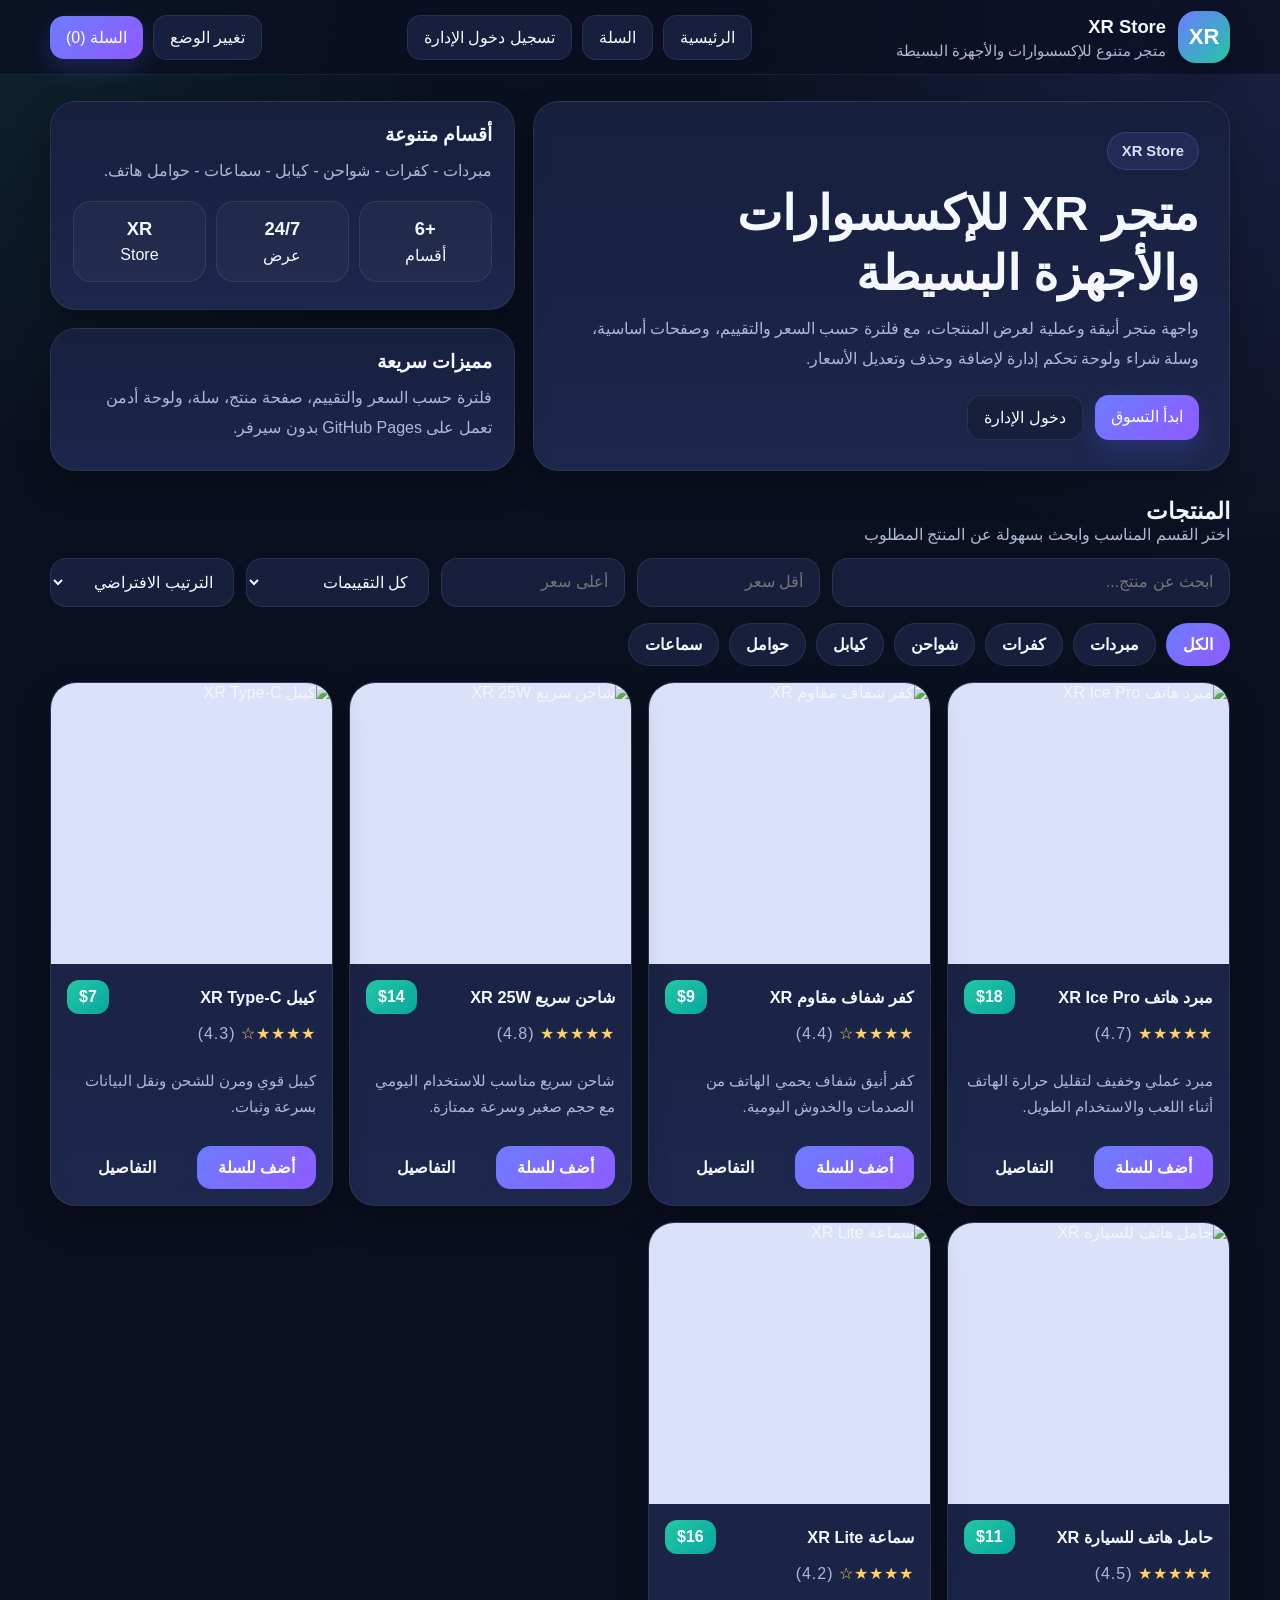
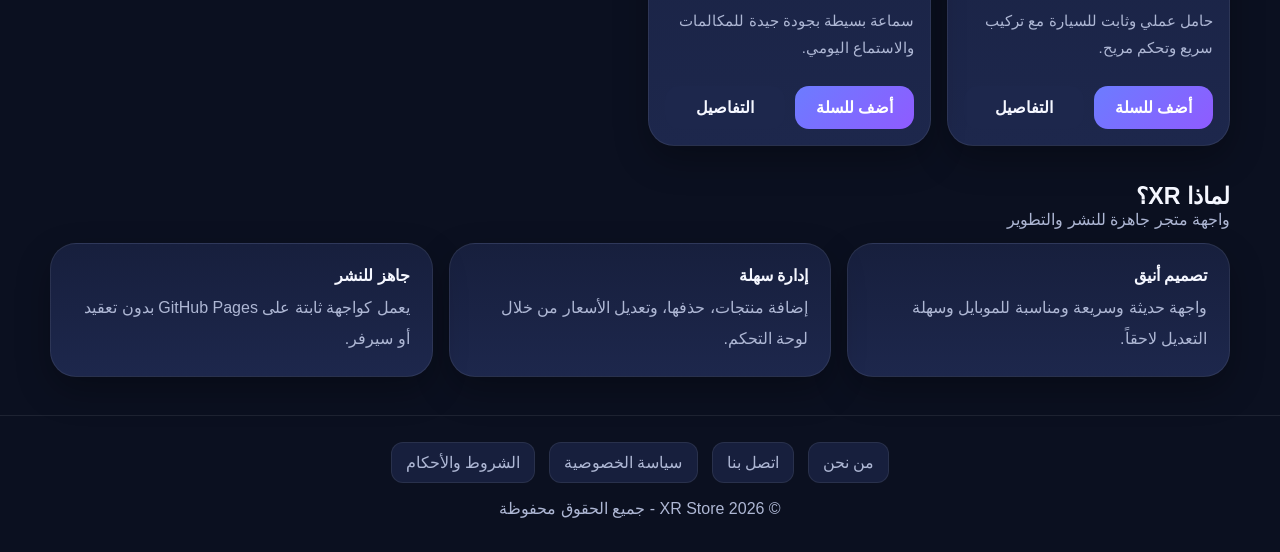
==== index.html @ 45e083ac "Create index.html" ====
<!DOCTYPE html>
<html lang="ar" dir="rtl">
<head>
  <meta charset="UTF-8">
  <meta name="viewport" content="width=device-width, initial-scale=1.0">
  <title>XR Store | متجر XR</title>
  <meta name="description" content="متجر XR المتنوع لبيع الإكسسوارات والأجهزة البسيطة مثل مبردات الهاتف والكفرات والشواحن والسماعات.">
  <meta name="keywords" content="XR, متجر, اكسسوارات, مبرد هاتف, كفر, شاحن, سماعات">
  <link rel="stylesheet" href="style.css">
</head>
<body>
  <header class="topbar" id="siteHeader"></header>

  <main class="container">
    <section class="hero">
      <div class="hero-grid">
        <div class="card hero-main">
          <div class="badge">XR Store</div>
          <h2>متجر XR للإكسسوارات والأجهزة البسيطة</h2>
          <p>
            واجهة متجر أنيقة وعملية لعرض المنتجات، مع فلترة حسب السعر والتقييم، وصفحات أساسية،
            وسلة شراء ولوحة تحكم إدارة لإضافة وحذف وتعديل الأسعار.
          </p>
          <div class="hero-actions">
            <a class="primary-btn" href="#productsSection">ابدأ التسوق</a>
            <a class="ghost-btn" href="login.html">دخول الإدارة</a>
          </div>
        </div>

        <div class="hero-side">
          <div class="card side-box">
            <h3>أقسام متنوعة</h3>
            <p>مبردات - كفرات - شواحن - كيابل - سماعات - حوامل هاتف.</p>
            <div class="stats">
              <div class="stat"><strong>+6</strong><span>أقسام</span></div>
              <div class="stat"><strong>24/7</strong><span>عرض</span></div>
              <div class="stat"><strong>XR</strong><span>Store</span></div>
            </div>
          </div>

          <div class="card side-box">
            <h3>مميزات سريعة</h3>
            <p>فلترة حسب السعر والتقييم، صفحة منتج، سلة، ولوحة أدمن تعمل على GitHub Pages بدون سيرفر.</p>
          </div>
        </div>
      </div>
    </section>

    <section class="section" id="productsSection">
      <div class="section-head">
        <div>
          <h3>المنتجات</h3>
          <p>اختر القسم المناسب وابحث بسهولة عن المنتج المطلوب</p>
        </div>
      </div>

      <div class="toolbar">
        <input class="input" id="searchInput" type="text" placeholder="ابحث عن منتج...">
        <input class="input" id="minPrice" type="number" placeholder="أقل سعر">
        <input class="input" id="maxPrice" type="number" placeholder="أعلى سعر">
        <select class="select" id="minRating">
          <option value="0">كل التقييمات</option>
          <option value="3">3 نجوم فأكثر</option>
          <option value="4">4 نجوم فأكثر</option>
          <option value="4.5">4.5 نجوم فأكثر</option>
        </select>
        <select class="select" id="sortBy">
          <option value="default">الترتيب الافتراضي</option>
          <option value="price-asc">السعر من الأقل</option>
          <option value="price-desc">السعر من الأعلى</option>
          <option value="rating-desc">الأعلى تقييماً</option>
          <option value="name-asc">الاسم</option>
        </select>
      </div>

      <div class="categories" id="categoriesWrap"></div>
      <div class="grid" id="productsWrap"></div>
    </section>

    <section class="section">
      <div class="section-head">
        <div>
          <h3>لماذا XR؟</h3>
          <p>واجهة متجر جاهزة للنشر والتطوير</p>
        </div>
      </div>

      <div class="features">
        <div class="card feature">
          <h4>تصميم أنيق</h4>
          <p>واجهة حديثة وسريعة ومناسبة للموبايل وسهلة التعديل لاحقاً.</p>
        </div>
        <div class="card feature">
          <h4>إدارة سهلة</h4>
          <p>إضافة منتجات، حذفها، وتعديل الأسعار من خلال لوحة التحكم.</p>
        </div>
        <div class="card feature">
          <h4>جاهز للنشر</h4>
          <p>يعمل كواجهة ثابتة على GitHub Pages بدون تعقيد أو سيرفر.</p>
        </div>
      </div>
    </section>
  </main>

  <footer class="footer" id="siteFooter"></footer>

  <script src="data.js"></script>
  <script src="main.js"></script>
  <script src="index.js"></script>
</body>
</html>
---- style.css ----
:root{
  --bg:#0b1020;
  --bg2:#121933;
  --card:#171f3d;
  --card2:#1d274c;
  --text:#f5f7ff;
  --muted:#aeb7d4;
  --line:rgba(255,255,255,0.08);
  --primary:#6c7cff;
  --primary2:#8f5bff;
  --accent:#23c7a3;
  --danger:#ff5b6e;
  --warning:#ffb84d;
  --shadow:0 14px 34px rgba(0,0,0,.28);
}

body.light{
  --bg:#f4f7ff;
  --bg2:#ffffff;
  --card:#ffffff;
  --card2:#f4f7ff;
  --text:#161b2b;
  --muted:#64708b;
  --line:rgba(0,0,0,0.08);
  --primary:#4b61ff;
  --primary2:#7a4dff;
  --accent:#14b896;
  --danger:#ef476f;
  --warning:#ff9f1c;
  --shadow:0 12px 26px rgba(43,54,90,.12);
}

*{box-sizing:border-box}
html{scroll-behavior:smooth}
body{
  margin:0;
  font-family:Tahoma, Arial, sans-serif;
  background:
    radial-gradient(circle at top right, rgba(108,124,255,.16), transparent 23%),
    radial-gradient(circle at top left, rgba(35,199,163,.10), transparent 18%),
    var(--bg);
  color:var(--text);
  transition:.25s ease;
}
a{text-decoration:none;color:inherit}
img{max-width:100%;display:block}
button,input,select,textarea{font:inherit}

.container{
  width:min(1180px, calc(100% - 24px));
  margin:auto;
}

.topbar{
  position:sticky;
  top:0;
  z-index:999;
  background:rgba(10,15,32,.72);
  backdrop-filter:blur(14px);
  border-bottom:1px solid var(--line);
}
body.light .topbar{background:rgba(255,255,255,.74)}
.nav{
  display:flex;
  justify-content:space-between;
  align-items:center;
  gap:12px;
  min-height:74px;
  padding:10px 0;
  flex-wrap:wrap;
}
.brand{
  display:flex;
  align-items:center;
  gap:12px;
}
.logo{
  width:52px;height:52px;border-radius:18px;
  background:linear-gradient(135deg,var(--primary),var(--accent));
  display:grid;place-items:center;
  font-weight:900;font-size:22px;color:#fff;
  box-shadow:var(--shadow);
}
.brand-text h1{
  margin:0 0 4px;
  font-size:1.15rem;
}
.brand-text p{
  margin:0;color:var(--muted);font-size:.92rem;
}

.nav-links,.nav-actions{
  display:flex;align-items:center;gap:10px;flex-wrap:wrap;
}
.nav-link,.ghost-btn,.primary-btn,.danger-btn,.icon-btn{
  border:none;cursor:pointer;border-radius:14px;
  padding:12px 16px;transition:.2s ease;
}
.nav-link,.ghost-btn,.icon-btn{
  background:var(--card);
  border:1px solid var(--line);
  color:var(--text);
}
.primary-btn{
  background:linear-gradient(135deg,var(--primary),var(--primary2));
  color:#fff;
  box-shadow:0 10px 24px rgba(89,102,255,.22);
}
.danger-btn{
  background:linear-gradient(135deg,#ff5b6e,#ff3d55);
  color:#fff;
}
.nav-link:hover,.ghost-btn:hover,.icon-btn:hover,.primary-btn:hover,.danger-btn:hover{
  transform:translateY(-2px);
}

.hero{
  padding:26px 0 8px;
}
.hero-grid{
  display:grid;
  grid-template-columns:1.2fr .8fr;
  gap:18px;
}
.card{
  background:linear-gradient(180deg,var(--card),var(--card2));
  border:1px solid var(--line);
  border-radius:26px;
  box-shadow:var(--shadow);
}
.hero-main{
  padding:30px;
  overflow:hidden;
}
.badge{
  display:inline-flex;align-items:center;gap:8px;
  padding:10px 14px;border-radius:999px;
  background:rgba(108,124,255,.12);
  color:#dbe1ff;
  border:1px solid rgba(108,124,255,.25);
  margin-bottom:14px;
  font-weight:700;font-size:.92rem;
}
body.light .badge{color:#4252da}
.hero-main h2{
  font-size:clamp(1.7rem, 4vw, 3rem);
  line-height:1.25;
  margin:0 0 10px;
}
.hero-main p{
  color:var(--muted);
  line-height:1.9;
  margin:0 0 20px;
}
.hero-actions{
  display:flex;gap:12px;flex-wrap:wrap;
}
.hero-side{
  display:grid;gap:18px;
}
.side-box{
  padding:22px;
}
.side-box h3{margin:0 0 10px}
.side-box p{margin:0;color:var(--muted);line-height:1.9}
.stats{
  display:grid;
  grid-template-columns:repeat(3,1fr);
  gap:10px;
  margin-top:15px;
}
.stat{
  background:rgba(255,255,255,.03);
  border:1px solid var(--line);
  border-radius:18px;
  padding:16px 10px;
  text-align:center;
}
body.light .stat{background:#f8faff}
.stat strong{
  display:block;font-size:1.15rem;margin-bottom:6px;
}

.section{
  padding:18px 0;
}
.section-head{
  display:flex;justify-content:space-between;align-items:end;
  gap:12px;flex-wrap:wrap;
  margin-bottom:14px;
}
.section-head h3{margin:0;font-size:1.45rem}
.section-head p{margin:0;color:var(--muted)}

.toolbar{
  display:grid;
  grid-template-columns:1.3fr repeat(4, .6fr);
  gap:12px;
  margin-bottom:16px;
}
.input,.select,.textarea{
  width:100%;
  border:none;outline:none;
  background:var(--card);
  color:var(--text);
  border:1px solid var(--line);
  border-radius:16px;
  padding:14px 16px;
}
.textarea{min-height:120px;resize:vertical}
.categories{
  display:flex;gap:10px;flex-wrap:wrap;
  margin:0 0 16px;
}
.cat-btn{
  border:none;cursor:pointer;
  background:var(--card);
  color:var(--text);
  border:1px solid var(--line);
  border-radius:999px;
  padding:11px 16px;
  font-weight:700;
}
.cat-btn.active{
  background:linear-gradient(135deg,var(--primary),var(--primary2));
  color:#fff;border-color:transparent;
}

.grid{
  display:grid;
  grid-template-columns:repeat(4,1fr);
  gap:16px;
}
.product-card{
  overflow:hidden;
}
.product-image{
  aspect-ratio:1/1;
  background:#dbe1f9;
}
.product-image img{
  width:100%;height:100%;object-fit:cover;
}
.product-content{
  padding:16px;
  display:flex;
  flex-direction:column;
  gap:10px;
}
.row{
  display:flex;justify-content:space-between;align-items:center;gap:10px;
}
.product-title{
  margin:0;
  font-size:1.02rem;
  line-height:1.6;
}
.price{
  color:#fff;
  background:linear-gradient(135deg,var(--accent),#08a7a0);
  padding:8px 12px;
  border-radius:12px;
  font-weight:900;
  white-space:nowrap;
}
body.light .price{color:#fff}
.product-desc{
  color:var(--muted);
  line-height:1.8;
  min-height:48px;
  font-size:.93rem;
}
.rating{
  color:#ffd166;
  letter-spacing:1px;
}
.card-actions{
  display:flex;gap:10px;margin-top:auto;
}
.card-actions button,.full-btn{
  flex:1;border:none;cursor:pointer;
  border-radius:14px;padding:12px 14px;font-weight:800;
}
.add-btn{background:linear-gradient(135deg,var(--primary),var(--primary2));color:#fff}
.details-btn{background:var(--card2);color:var(--text);border:1px solid var(--line)}
.full-btn{width:100%}

.features{
  display:grid;
  grid-template-columns:repeat(3,1fr);
  gap:16px;
}
.feature{
  padding:22px;
}
.feature h4{margin:0 0 8px}
.feature p{margin:0;color:var(--muted);line-height:1.9}

.footer{
  margin-top:20px;
  padding:26px 0 34px;
  border-top:1px solid var(--line);
  color:var(--muted);
}
.footer-links{
  display:flex;gap:14px;flex-wrap:wrap;
  justify-content:center;
  margin-bottom:12px;
}
.footer-links a{
  padding:10px 14px;
  border-radius:12px;
  background:var(--card);
  border:1px solid var(--line);
}

.notice{
  position:fixed;
  bottom:18px;
  left:50%;
  transform:translateX(-50%) translateY(120px);
  background:linear-gradient(135deg,var(--primary),var(--primary2));
  color:#fff;
  padding:14px 18px;
  border-radius:16px;
  box-shadow:var(--shadow);
  z-index:9999;
  opacity:0;
  transition:.25s ease;
  width:min(90%, 420px);
  text-align:center;
  font-weight:700;
}
.notice.show{
  opacity:1;
  transform:translateX(-50%) translateY(0);
}

.empty{
  grid-column:1/-1;
  text-align:center;
  padding:28px;
  border-radius:20px;
  border:1px dashed var(--line);
  color:var(--muted);
  background:var(--card);
}

.page-hero{
  padding:24px;
  margin:22px 0 18px;
}
.page-hero h2{margin:0 0 10px}
.page-hero p{margin:0;color:var(--muted);line-height:1.9}

.product-layout{
  display:grid;
  grid-template-columns:.95fr 1.05fr;
  gap:18px;
}
.gallery,.product-info{padding:18px}
.gallery-main{
  border-radius:20px;overflow:hidden;
  border:1px solid var(--line);
  background:#dbe1f9;
  margin-bottom:10px;
}
.gallery-main img{
  width:100%;aspect-ratio:1/1;object-fit:cover;
}
.thumb-row{
  display:grid;grid-template-columns:repeat(4,1fr);gap:10px;
}
.thumb{
  border:none;padding:0;border-radius:16px;overflow:hidden;cursor:pointer;
  border:1px solid var(--line);
  background:#dbe1f9;
}
.thumb img{width:100%;aspect-ratio:1/1;object-fit:cover}
.info-list{
  display:grid;gap:10px;margin:16px 0;
}
.info-chip{
  background:var(--card2);
  border:1px solid var(--line);
  border-radius:14px;
  padding:12px 14px;
}
.sizes{
  display:flex;gap:8px;flex-wrap:wrap;
}
.size-chip{
  padding:10px 14px;border-radius:12px;
  background:var(--card2);
  border:1px solid var(--line);
}

.table-wrap{
  overflow:auto;
}
.table{
  width:100%;
  border-collapse:collapse;
}
.table th,.table td{
  padding:12px;
  border-bottom:1px solid var(--line);
  text-align:right;
}
.table th{
  color:#fff;
  background:linear-gradient(135deg,var(--primary),var(--primary2));
}
body.light .table th{color:#fff}
.small-btn{
  border:none;cursor:pointer;
  padding:9px 12px;border-radius:10px;
  background:var(--card2);color:var(--text);
  border:1px solid var(--line);
}
.qty-wrap{
  display:flex;align-items:center;gap:8px;
}
.qty-btn{
  width:34px;height:34px;border:none;border-radius:10px;cursor:pointer;
  background:var(--card2);color:var(--text);border:1px solid var(--line);
}
.total-box{
  padding:18px;
  margin-top:14px;
}
.form-grid{
  display:grid;
  grid-template-columns:repeat(2,1fr);
  gap:12px;
}
.form-grid .full{grid-column:1/-1}

.login-wrap{
  width:min(500px, calc(100% - 24px));
  margin:34px auto;
}
.login-card,.admin-box{
  padding:22px;
}
.muted{color:var(--muted)}
.mt10{margin-top:10px}
.mt14{margin-top:14px}
.mt18{margin-top:18px}
.mt22{margin-top:22px}
.mb0{margin-bottom:0}
.center{text-align:center}

@media (max-width: 1000px){
  .hero-grid,.product-layout{grid-template-columns:1fr}
  .grid{grid-template-columns:repeat(2,1fr)}
  .features{grid-template-columns:1fr}
  .toolbar{grid-template-columns:1fr 1fr}
}
@media (max-width: 680px){
  .grid{grid-template-columns:1fr}
  .toolbar{grid-template-columns:1fr}
  .stats{grid-template-columns:1fr}
  .thumb-row{grid-template-columns:repeat(2,1fr)}
  .form-grid{grid-template-columns:1fr}
  .nav{align-items:flex-start}
  }
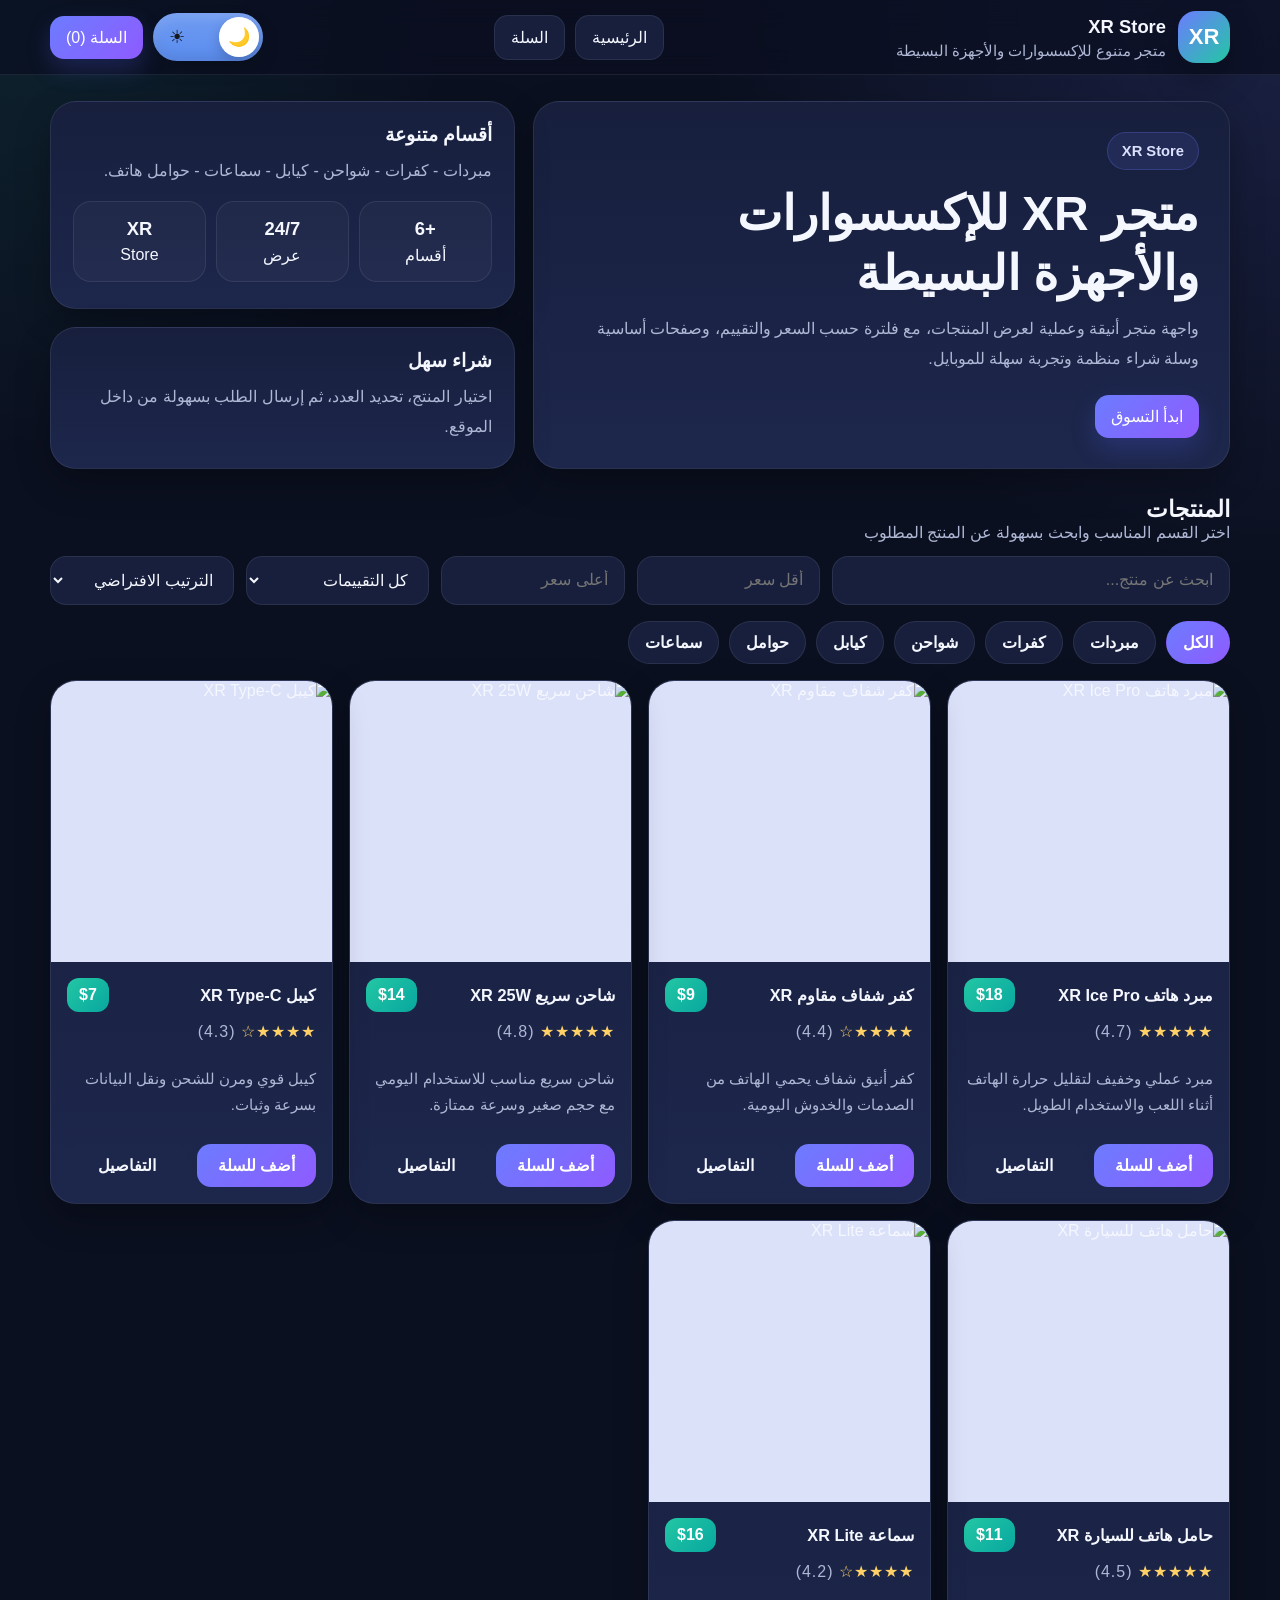
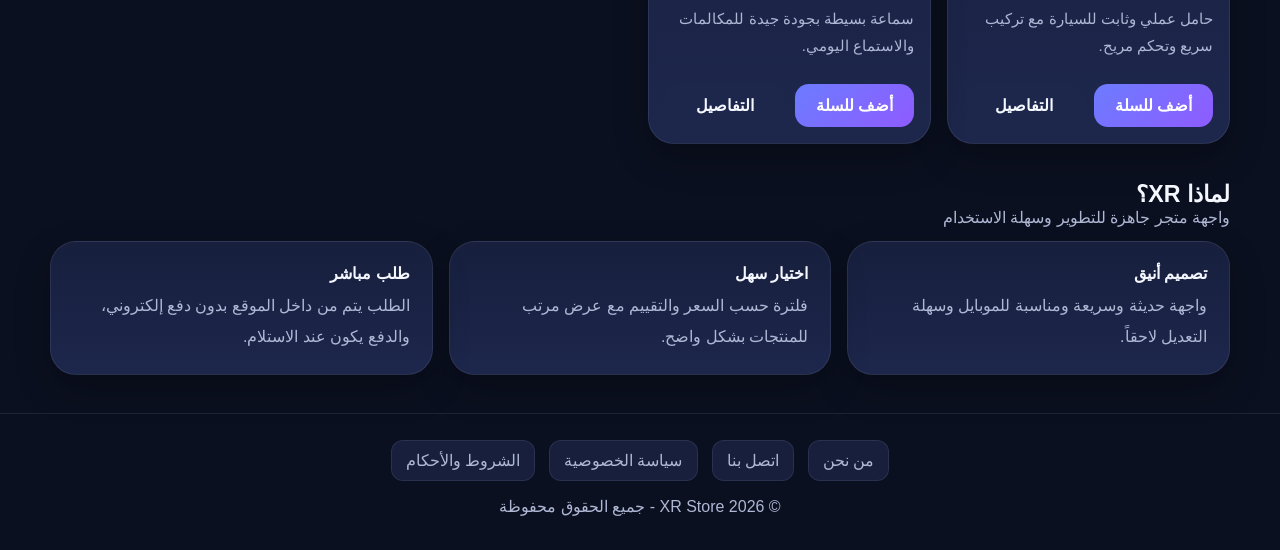
==== commit 6eb0685a: "Update index.html" ====
--- a/index.html
+++ b/index.html
@@ -18,12 +18,11 @@
           <div class="badge">XR Store</div>
           <h2>متجر XR للإكسسوارات والأجهزة البسيطة</h2>
           <p>
-            واجهة متجر أنيقة وعملية لعرض المنتجات، مع فلترة حسب السعر والتقييم، وصفحات أساسية،
-            وسلة شراء ولوحة تحكم إدارة لإضافة وحذف وتعديل الأسعار.
+            واجهة متجر أنيقة وعملية لعرض المنتجات، مع فلترة حسب السعر والتقييم،
+            وصفحات أساسية وسلة شراء منظمة وتجربة سهلة للموبايل.
           </p>
           <div class="hero-actions">
             <a class="primary-btn" href="#productsSection">ابدأ التسوق</a>
-            <a class="ghost-btn" href="login.html">دخول الإدارة</a>
           </div>
         </div>
 
@@ -39,8 +38,8 @@
           </div>
 
           <div class="card side-box">
-            <h3>مميزات سريعة</h3>
-            <p>فلترة حسب السعر والتقييم، صفحة منتج، سلة، ولوحة أدمن تعمل على GitHub Pages بدون سيرفر.</p>
+            <h3>شراء سهل</h3>
+            <p>اختيار المنتج، تحديد العدد، ثم إرسال الطلب بسهولة من داخل الموقع.</p>
           </div>
         </div>
       </div>
@@ -81,7 +80,7 @@
       <div class="section-head">
         <div>
           <h3>لماذا XR؟</h3>
-          <p>واجهة متجر جاهزة للنشر والتطوير</p>
+          <p>واجهة متجر جاهزة للتطوير وسهلة الاستخدام</p>
         </div>
       </div>
 
@@ -91,12 +90,12 @@
           <p>واجهة حديثة وسريعة ومناسبة للموبايل وسهلة التعديل لاحقاً.</p>
         </div>
         <div class="card feature">
-          <h4>إدارة سهلة</h4>
-          <p>إضافة منتجات، حذفها، وتعديل الأسعار من خلال لوحة التحكم.</p>
+          <h4>اختيار سهل</h4>
+          <p>فلترة حسب السعر والتقييم مع عرض مرتب للمنتجات بشكل واضح.</p>
         </div>
         <div class="card feature">
-          <h4>جاهز للنشر</h4>
-          <p>يعمل كواجهة ثابتة على GitHub Pages بدون تعقيد أو سيرفر.</p>
+          <h4>طلب مباشر</h4>
+          <p>الطلب يتم من داخل الموقع بدون دفع إلكتروني، والدفع يكون عند الاستلام.</p>
         </div>
       </div>
     </section>
--- a/style.css
+++ b/style.css
@@ -30,8 +30,15 @@
   --shadow:0 12px 26px rgba(43,54,90,.12);
 }
 
-*{box-sizing:border-box}
-html{scroll-behavior:smooth}
+*{
+  box-sizing:border-box;
+  -webkit-tap-highlight-color:transparent;
+}
+
+html{
+  scroll-behavior:smooth;
+}
+
 body{
   margin:0;
   font-family:Tahoma, Arial, sans-serif;
@@ -42,9 +49,21 @@
   color:var(--text);
   transition:.25s ease;
 }
-a{text-decoration:none;color:inherit}
-img{max-width:100%;display:block}
-button,input,select,textarea{font:inherit}
+
+a{
+  text-decoration:none;
+  color:inherit;
+}
+
+img{
+  max-width:100%;
+  display:block;
+}
+
+button,input,select,textarea{
+  font:inherit;
+  outline:none;
+}
 
 .container{
   width:min(1180px, calc(100% - 24px));
@@ -59,7 +78,11 @@
   backdrop-filter:blur(14px);
   border-bottom:1px solid var(--line);
 }
-body.light .topbar{background:rgba(255,255,255,.74)}
+
+body.light .topbar{
+  background:rgba(255,255,255,.74);
+}
+
 .nav{
   display:flex;
   justify-content:space-between;
@@ -69,106 +92,326 @@
   padding:10px 0;
   flex-wrap:wrap;
 }
+
 .brand{
   display:flex;
   align-items:center;
   gap:12px;
 }
+
 .logo{
-  width:52px;height:52px;border-radius:18px;
+  width:52px;
+  height:52px;
+  border-radius:18px;
   background:linear-gradient(135deg,var(--primary),var(--accent));
-  display:grid;place-items:center;
-  font-weight:900;font-size:22px;color:#fff;
+  display:grid;
+  place-items:center;
+  font-weight:900;
+  font-size:22px;
+  color:#fff;
   box-shadow:var(--shadow);
 }
+
 .brand-text h1{
   margin:0 0 4px;
   font-size:1.15rem;
 }
+
 .brand-text p{
-  margin:0;color:var(--muted);font-size:.92rem;
-}
-
-.nav-links,.nav-actions{
-  display:flex;align-items:center;gap:10px;flex-wrap:wrap;
-}
-.nav-link,.ghost-btn,.primary-btn,.danger-btn,.icon-btn{
-  border:none;cursor:pointer;border-radius:14px;
-  padding:12px 16px;transition:.2s ease;
-}
-.nav-link,.ghost-btn,.icon-btn{
+  margin:0;
+  color:var(--muted);
+  font-size:.92rem;
+}
+
+.nav-links,
+.nav-actions{
+  display:flex;
+  align-items:center;
+  gap:10px;
+  flex-wrap:wrap;
+}
+
+.nav-link,
+.ghost-btn,
+.primary-btn,
+.danger-btn,
+.icon-btn,
+.theme-toggle,
+.add-btn,
+.details-btn,
+.small-btn,
+.qty-btn,
+.cat-btn,
+.full-btn{
+  cursor:pointer;
+  transition:.2s ease;
+  -webkit-tap-highlight-color:transparent;
+  outline:none;
+  user-select:none;
+}
+
+.nav-link,
+.ghost-btn,
+.primary-btn,
+.danger-btn,
+.icon-btn{
+  border:none;
+  border-radius:14px;
+  padding:12px 16px;
+}
+
+.nav-link,
+.ghost-btn,
+.icon-btn{
   background:var(--card);
   border:1px solid var(--line);
   color:var(--text);
 }
+
 .primary-btn{
   background:linear-gradient(135deg,var(--primary),var(--primary2));
   color:#fff;
   box-shadow:0 10px 24px rgba(89,102,255,.22);
 }
+
 .danger-btn{
   background:linear-gradient(135deg,#ff5b6e,#ff3d55);
   color:#fff;
 }
-.nav-link:hover,.ghost-btn:hover,.icon-btn:hover,.primary-btn:hover,.danger-btn:hover{
+
+.nav-link:hover,
+.ghost-btn:hover,
+.icon-btn:hover,
+.primary-btn:hover,
+.danger-btn:hover{
   transform:translateY(-2px);
+}
+
+.nav-link:focus,
+.ghost-btn:focus,
+.primary-btn:focus,
+.danger-btn:focus,
+.icon-btn:focus,
+.theme-toggle:focus,
+.add-btn:focus,
+.details-btn:focus,
+.small-btn:focus,
+.qty-btn:focus,
+.cat-btn:focus,
+.full-btn:focus,
+.nav-link:focus-visible,
+.ghost-btn:focus-visible,
+.primary-btn:focus-visible,
+.danger-btn:focus-visible,
+.icon-btn:focus-visible,
+.theme-toggle:focus-visible,
+.add-btn:focus-visible,
+.details-btn:focus-visible,
+.small-btn:focus-visible,
+.qty-btn:focus-visible,
+.cat-btn:focus-visible,
+.full-btn:focus-visible{
+  outline:none !important;
+  box-shadow:none !important;
+}
+
+.nav-link:active,
+.ghost-btn:active,
+.primary-btn:active,
+.danger-btn:active,
+.icon-btn:active,
+.theme-toggle:active,
+.add-btn:active,
+.details-btn:active,
+.small-btn:active,
+.qty-btn:active,
+.cat-btn:active,
+.full-btn:active{
+  outline:none !important;
+  box-shadow:none !important;
+  transform:scale(.98);
+}
+
+/* زر الوضع الجديد - حجم أصغر */
+.theme-toggle{
+  position:relative;
+  width:110px;
+  height:48px;
+  border:none;
+  padding:0;
+  border-radius:999px;
+  background:#5b8def;
+  box-shadow:
+    inset 0 5px 12px rgba(255,255,255,.12),
+    inset 0 -5px 12px rgba(0,0,0,.08),
+    0 8px 18px rgba(0,0,0,.15);
+  transition:.35s ease;
+  overflow:hidden;
+  flex-shrink:0;
+}
+
+.theme-toggle::before{
+  content:"";
+  position:absolute;
+  inset:0;
+  border-radius:inherit;
+  background:linear-gradient(180deg, rgba(255,255,255,.12), rgba(255,255,255,0));
+  pointer-events:none;
+}
+
+.theme-toggle .toggle-track-icon{
+  position:absolute;
+  top:50%;
+  transform:translateY(-50%);
+  font-size:18px;
+  transition:.35s ease;
+  pointer-events:none;
+}
+
+.theme-toggle .moon-mark{
+  right:16px;
+  color:#ffd34d;
+  opacity:1;
+}
+
+.theme-toggle .sun-mark{
+  left:16px;
+  color:#111;
+  opacity:.95;
+}
+
+.theme-toggle .toggle-thumb{
+  position:absolute;
+  top:4px;
+  right:4px;
+  width:40px;
+  height:40px;
+  border-radius:50%;
+  background:#fff;
+  box-shadow:
+    0 6px 14px rgba(0,0,0,.18),
+    inset 0 2px 5px rgba(255,255,255,.85);
+  display:flex;
+  align-items:center;
+  justify-content:center;
+  transition:.35s ease;
+}
+
+.theme-toggle .toggle-thumb .thumb-icon{
+  font-size:18px;
+  line-height:1;
+  transition:.35s ease;
+}
+
+body.light .theme-toggle{
+  background:#f4bf06;
+}
+
+body.light .theme-toggle .toggle-thumb{
+  right:auto;
+  left:4px;
+}
+
+body.light .theme-toggle .moon-mark{
+  opacity:.28;
+}
+
+body.light .theme-toggle .sun-mark{
+  opacity:1;
+}
+
+body:not(.light) .theme-toggle .sun-mark{
+  opacity:.95;
+}
+
+body:not(.light) .theme-toggle .moon-mark{
+  opacity:1;
 }
 
 .hero{
   padding:26px 0 8px;
 }
+
 .hero-grid{
   display:grid;
   grid-template-columns:1.2fr .8fr;
   gap:18px;
 }
+
 .card{
   background:linear-gradient(180deg,var(--card),var(--card2));
   border:1px solid var(--line);
   border-radius:26px;
   box-shadow:var(--shadow);
 }
+
 .hero-main{
   padding:30px;
   overflow:hidden;
 }
+
 .badge{
-  display:inline-flex;align-items:center;gap:8px;
-  padding:10px 14px;border-radius:999px;
+  display:inline-flex;
+  align-items:center;
+  gap:8px;
+  padding:10px 14px;
+  border-radius:999px;
   background:rgba(108,124,255,.12);
   color:#dbe1ff;
   border:1px solid rgba(108,124,255,.25);
   margin-bottom:14px;
-  font-weight:700;font-size:.92rem;
-}
-body.light .badge{color:#4252da}
+  font-weight:700;
+  font-size:.92rem;
+}
+
+body.light .badge{
+  color:#4252da;
+}
+
 .hero-main h2{
   font-size:clamp(1.7rem, 4vw, 3rem);
   line-height:1.25;
   margin:0 0 10px;
 }
+
 .hero-main p{
   color:var(--muted);
   line-height:1.9;
   margin:0 0 20px;
 }
+
 .hero-actions{
-  display:flex;gap:12px;flex-wrap:wrap;
-}
+  display:flex;
+  gap:12px;
+  flex-wrap:wrap;
+}
+
 .hero-side{
-  display:grid;gap:18px;
-}
+  display:grid;
+  gap:18px;
+}
+
 .side-box{
   padding:22px;
 }
-.side-box h3{margin:0 0 10px}
-.side-box p{margin:0;color:var(--muted);line-height:1.9}
+
+.side-box h3{
+  margin:0 0 10px;
+}
+
+.side-box p{
+  margin:0;
+  color:var(--muted);
+  line-height:1.9;
+}
+
 .stats{
   display:grid;
   grid-template-columns:repeat(3,1fr);
   gap:10px;
   margin-top:15px;
 }
+
 .stat{
   background:rgba(255,255,255,.03);
   border:1px solid var(--line);
@@ -176,21 +419,39 @@
   padding:16px 10px;
   text-align:center;
 }
-body.light .stat{background:#f8faff}
+
+body.light .stat{
+  background:#f8faff;
+}
+
 .stat strong{
-  display:block;font-size:1.15rem;margin-bottom:6px;
+  display:block;
+  font-size:1.15rem;
+  margin-bottom:6px;
 }
 
 .section{
   padding:18px 0;
 }
+
 .section-head{
-  display:flex;justify-content:space-between;align-items:end;
-  gap:12px;flex-wrap:wrap;
+  display:flex;
+  justify-content:space-between;
+  align-items:end;
+  gap:12px;
+  flex-wrap:wrap;
   margin-bottom:14px;
 }
-.section-head h3{margin:0;font-size:1.45rem}
-.section-head p{margin:0;color:var(--muted)}
+
+.section-head h3{
+  margin:0;
+  font-size:1.45rem;
+}
+
+.section-head p{
+  margin:0;
+  color:var(--muted);
+}
 
 .toolbar{
   display:grid;
@@ -198,22 +459,31 @@
   gap:12px;
   margin-bottom:16px;
 }
+
 .input,.select,.textarea{
   width:100%;
-  border:none;outline:none;
+  border:none;
   background:var(--card);
   color:var(--text);
   border:1px solid var(--line);
   border-radius:16px;
   padding:14px 16px;
 }
-.textarea{min-height:120px;resize:vertical}
+
+.textarea{
+  min-height:120px;
+  resize:vertical;
+}
+
 .categories{
-  display:flex;gap:10px;flex-wrap:wrap;
+  display:flex;
+  gap:10px;
+  flex-wrap:wrap;
   margin:0 0 16px;
 }
+
 .cat-btn{
-  border:none;cursor:pointer;
+  border:none;
   background:var(--card);
   color:var(--text);
   border:1px solid var(--line);
@@ -221,9 +491,11 @@
   padding:11px 16px;
   font-weight:700;
 }
+
 .cat-btn.active{
   background:linear-gradient(135deg,var(--primary),var(--primary2));
-  color:#fff;border-color:transparent;
+  color:#fff;
+  border-color:transparent;
 }
 
 .grid{
@@ -231,30 +503,42 @@
   grid-template-columns:repeat(4,1fr);
   gap:16px;
 }
+
 .product-card{
   overflow:hidden;
 }
+
 .product-image{
   aspect-ratio:1/1;
   background:#dbe1f9;
 }
+
 .product-image img{
-  width:100%;height:100%;object-fit:cover;
-}
+  width:100%;
+  height:100%;
+  object-fit:cover;
+}
+
 .product-content{
   padding:16px;
   display:flex;
   flex-direction:column;
   gap:10px;
 }
+
 .row{
-  display:flex;justify-content:space-between;align-items:center;gap:10px;
-}
+  display:flex;
+  justify-content:space-between;
+  align-items:center;
+  gap:10px;
+}
+
 .product-title{
   margin:0;
   font-size:1.02rem;
   line-height:1.6;
 }
+
 .price{
   color:#fff;
   background:linear-gradient(135deg,var(--accent),#08a7a0);
@@ -263,38 +547,71 @@
   font-weight:900;
   white-space:nowrap;
 }
-body.light .price{color:#fff}
+
+body.light .price{
+  color:#fff;
+}
+
 .product-desc{
   color:var(--muted);
   line-height:1.8;
   min-height:48px;
   font-size:.93rem;
 }
+
 .rating{
   color:#ffd166;
   letter-spacing:1px;
 }
+
 .card-actions{
-  display:flex;gap:10px;margin-top:auto;
-}
+  display:flex;
+  gap:10px;
+  margin-top:auto;
+}
+
 .card-actions button,.full-btn{
-  flex:1;border:none;cursor:pointer;
-  border-radius:14px;padding:12px 14px;font-weight:800;
-}
-.add-btn{background:linear-gradient(135deg,var(--primary),var(--primary2));color:#fff}
-.details-btn{background:var(--card2);color:var(--text);border:1px solid var(--line)}
-.full-btn{width:100%}
+  flex:1;
+  border:none;
+  border-radius:14px;
+  padding:12px 14px;
+  font-weight:800;
+}
+
+.add-btn{
+  background:linear-gradient(135deg,var(--primary),var(--primary2));
+  color:#fff;
+}
+
+.details-btn{
+  background:var(--card2);
+  color:var(--text);
+  border:1px solid var(--line);
+}
+
+.full-btn{
+  width:100%;
+}
 
 .features{
   display:grid;
   grid-template-columns:repeat(3,1fr);
   gap:16px;
 }
+
 .feature{
   padding:22px;
 }
-.feature h4{margin:0 0 8px}
-.feature p{margin:0;color:var(--muted);line-height:1.9}
+
+.feature h4{
+  margin:0 0 8px;
+}
+
+.feature p{
+  margin:0;
+  color:var(--muted);
+  line-height:1.9;
+}
 
 .footer{
   margin-top:20px;
@@ -302,11 +619,15 @@
   border-top:1px solid var(--line);
   color:var(--muted);
 }
+
 .footer-links{
-  display:flex;gap:14px;flex-wrap:wrap;
+  display:flex;
+  gap:14px;
+  flex-wrap:wrap;
   justify-content:center;
   margin-bottom:12px;
 }
+
 .footer-links a{
   padding:10px 14px;
   border-radius:12px;
@@ -331,6 +652,7 @@
   text-align:center;
   font-weight:700;
 }
+
 .notice.show{
   opacity:1;
   transform:translateX(-50%) translateY(0);
@@ -350,47 +672,84 @@
   padding:24px;
   margin:22px 0 18px;
 }
-.page-hero h2{margin:0 0 10px}
-.page-hero p{margin:0;color:var(--muted);line-height:1.9}
+
+.page-hero h2{
+  margin:0 0 10px;
+}
+
+.page-hero p{
+  margin:0;
+  color:var(--muted);
+  line-height:1.9;
+}
 
 .product-layout{
   display:grid;
   grid-template-columns:.95fr 1.05fr;
   gap:18px;
 }
-.gallery,.product-info{padding:18px}
+
+.gallery,.product-info{
+  padding:18px;
+}
+
 .gallery-main{
-  border-radius:20px;overflow:hidden;
+  border-radius:20px;
+  overflow:hidden;
   border:1px solid var(--line);
   background:#dbe1f9;
   margin-bottom:10px;
 }
+
 .gallery-main img{
-  width:100%;aspect-ratio:1/1;object-fit:cover;
-}
+  width:100%;
+  aspect-ratio:1/1;
+  object-fit:cover;
+}
+
 .thumb-row{
-  display:grid;grid-template-columns:repeat(4,1fr);gap:10px;
-}
+  display:grid;
+  grid-template-columns:repeat(4,1fr);
+  gap:10px;
+}
+
 .thumb{
-  border:none;padding:0;border-radius:16px;overflow:hidden;cursor:pointer;
+  border:none;
+  padding:0;
+  border-radius:16px;
+  overflow:hidden;
   border:1px solid var(--line);
   background:#dbe1f9;
 }
-.thumb img{width:100%;aspect-ratio:1/1;object-fit:cover}
+
+.thumb img{
+  width:100%;
+  aspect-ratio:1/1;
+  object-fit:cover;
+}
+
 .info-list{
-  display:grid;gap:10px;margin:16px 0;
-}
+  display:grid;
+  gap:10px;
+  margin:16px 0;
+}
+
 .info-chip{
   background:var(--card2);
   border:1px solid var(--line);
   border-radius:14px;
   padding:12px 14px;
 }
+
 .sizes{
-  display:flex;gap:8px;flex-wrap:wrap;
-}
+  display:flex;
+  gap:8px;
+  flex-wrap:wrap;
+}
+
 .size-chip{
-  padding:10px 14px;border-radius:12px;
+  padding:10px 14px;
+  border-radius:12px;
   background:var(--card2);
   border:1px solid var(--line);
 }
@@ -398,51 +757,76 @@
 .table-wrap{
   overflow:auto;
 }
+
 .table{
   width:100%;
   border-collapse:collapse;
 }
+
 .table th,.table td{
   padding:12px;
   border-bottom:1px solid var(--line);
   text-align:right;
 }
+
 .table th{
   color:#fff;
   background:linear-gradient(135deg,var(--primary),var(--primary2));
 }
-body.light .table th{color:#fff}
+
+body.light .table th{
+  color:#fff;
+}
+
 .small-btn{
-  border:none;cursor:pointer;
-  padding:9px 12px;border-radius:10px;
-  background:var(--card2);color:var(--text);
-  border:1px solid var(--line);
-}
+  border:none;
+  padding:9px 12px;
+  border-radius:10px;
+  background:var(--card2);
+  color:var(--text);
+  border:1px solid var(--line);
+}
+
 .qty-wrap{
-  display:flex;align-items:center;gap:8px;
-}
+  display:flex;
+  align-items:center;
+  gap:8px;
+}
+
 .qty-btn{
-  width:34px;height:34px;border:none;border-radius:10px;cursor:pointer;
-  background:var(--card2);color:var(--text);border:1px solid var(--line);
-}
+  width:34px;
+  height:34px;
+  border:none;
+  border-radius:10px;
+  background:var(--card2);
+  color:var(--text);
+  border:1px solid var(--line);
+}
+
 .total-box{
   padding:18px;
   margin-top:14px;
 }
+
 .form-grid{
   display:grid;
   grid-template-columns:repeat(2,1fr);
   gap:12px;
 }
-.form-grid .full{grid-column:1/-1}
+
+.form-grid .full{
+  grid-column:1/-1;
+}
 
 .login-wrap{
   width:min(500px, calc(100% - 24px));
   margin:34px auto;
 }
+
 .login-card,.admin-box{
   padding:22px;
 }
+
 .muted{color:var(--muted)}
 .mt10{margin-top:10px}
 .mt14{margin-top:14px}
@@ -452,16 +836,73 @@
 .center{text-align:center}
 
 @media (max-width: 1000px){
-  .hero-grid,.product-layout{grid-template-columns:1fr}
-  .grid{grid-template-columns:repeat(2,1fr)}
-  .features{grid-template-columns:1fr}
-  .toolbar{grid-template-columns:1fr 1fr}
-}
+  .hero-grid,.product-layout{
+    grid-template-columns:1fr;
+  }
+
+  .grid{
+    grid-template-columns:repeat(2,1fr);
+  }
+
+  .features{
+    grid-template-columns:1fr;
+  }
+
+  .toolbar{
+    grid-template-columns:1fr 1fr;
+  }
+}
+
 @media (max-width: 680px){
-  .grid{grid-template-columns:1fr}
-  .toolbar{grid-template-columns:1fr}
-  .stats{grid-template-columns:1fr}
-  .thumb-row{grid-template-columns:repeat(2,1fr)}
-  .form-grid{grid-template-columns:1fr}
-  .nav{align-items:flex-start}
-  }
+  .grid{
+    grid-template-columns:1fr;
+  }
+
+  .toolbar{
+    grid-template-columns:1fr;
+  }
+
+  .stats{
+    grid-template-columns:1fr;
+  }
+
+  .thumb-row{
+    grid-template-columns:repeat(2,1fr);
+  }
+
+  .form-grid{
+    grid-template-columns:1fr;
+  }
+
+  .nav{
+    align-items:flex-start;
+  }
+
+  .theme-toggle{
+    width:100px;
+    height:44px;
+  }
+
+  .theme-toggle .toggle-thumb{
+    width:36px;
+    height:36px;
+    top:4px;
+    right:4px;
+  }
+
+  body.light .theme-toggle .toggle-thumb{
+    left:4px;
+  }
+
+  .theme-toggle .toggle-track-icon{
+    font-size:16px;
+  }
+
+  .theme-toggle .sun-mark{
+    left:14px;
+  }
+
+  .theme-toggle .moon-mark{
+    right:14px;
+  }
+  }
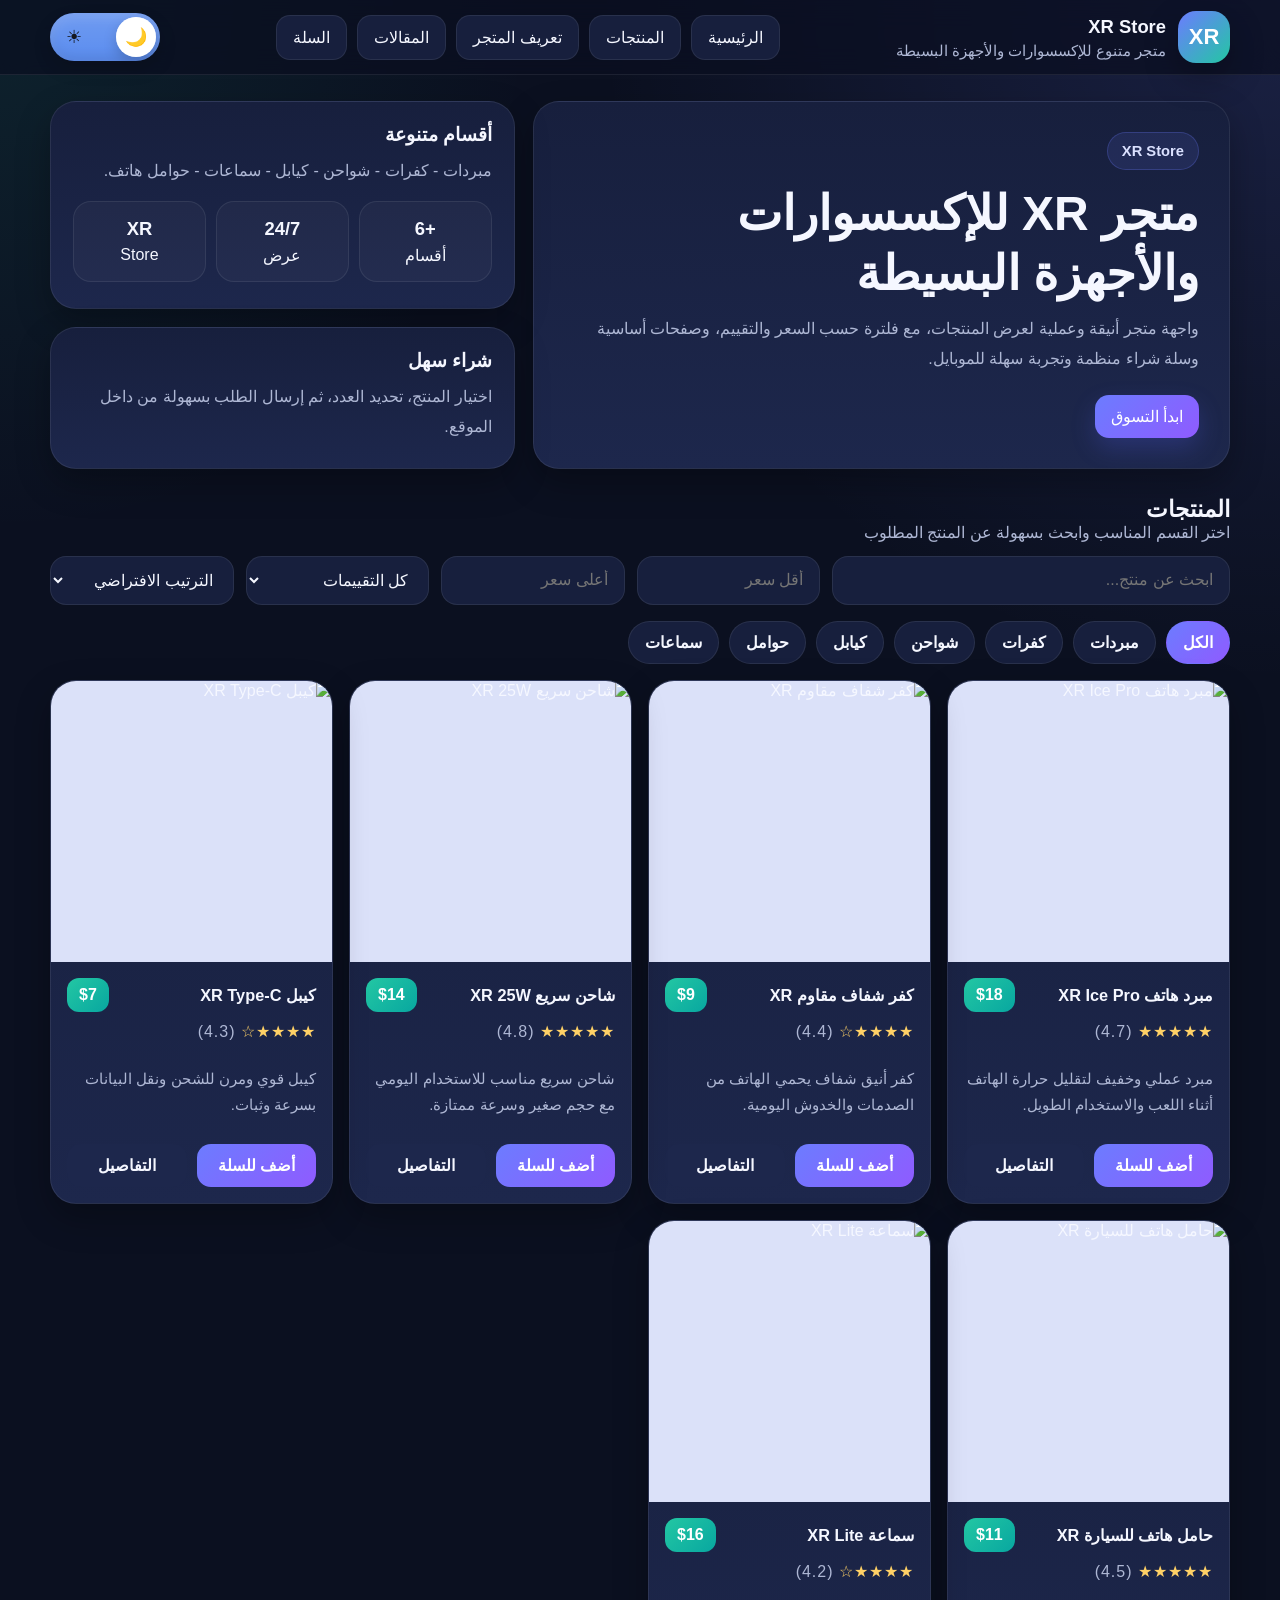
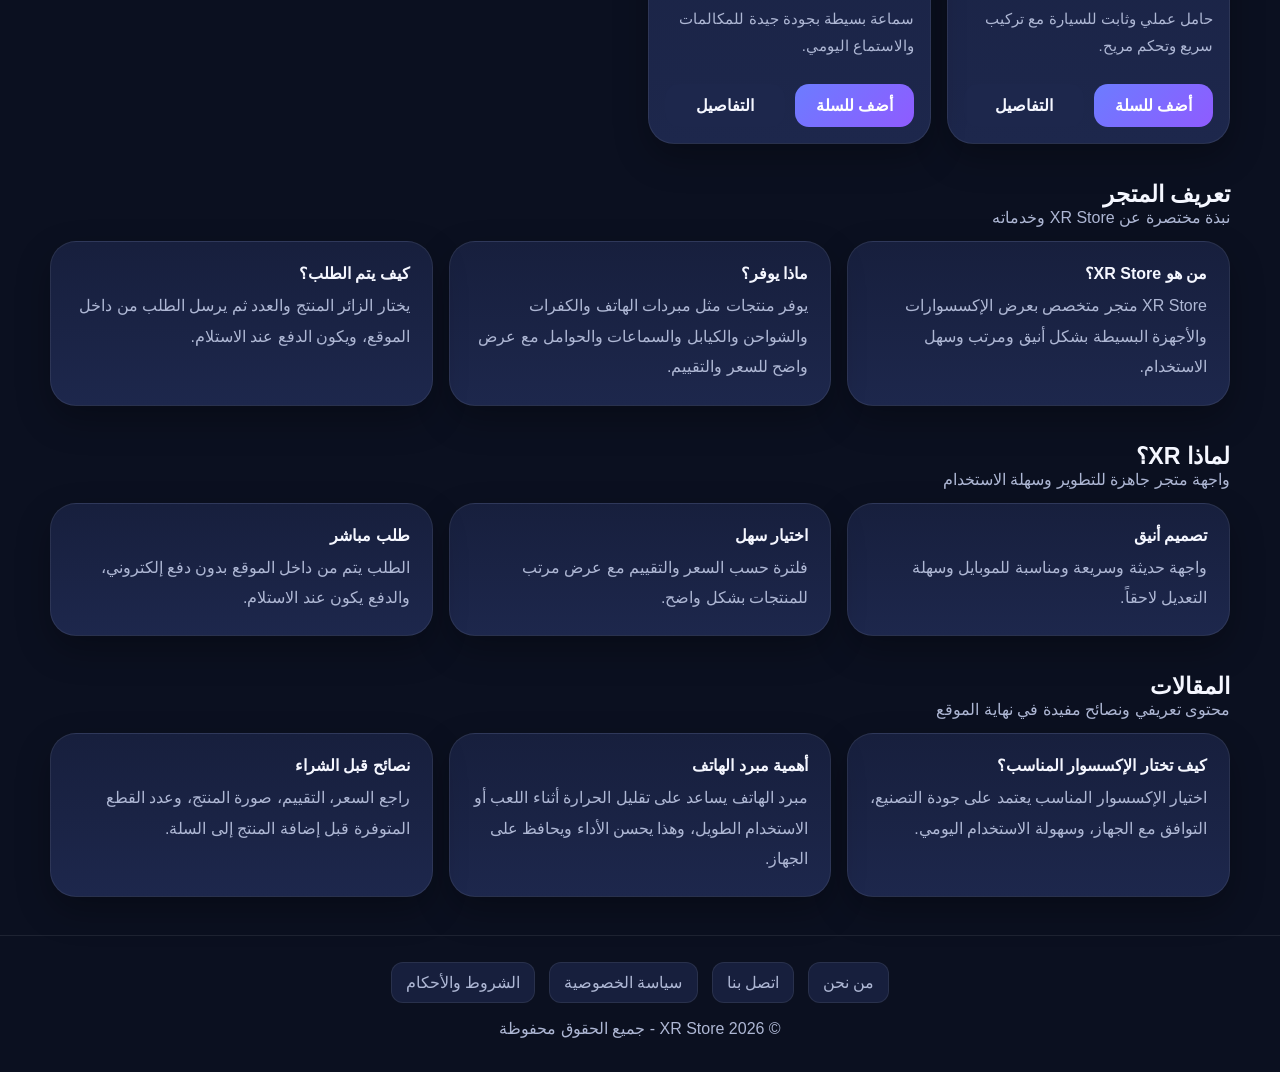
==== commit e3624d61: "Update index.html" ====
--- a/index.html
+++ b/index.html
@@ -76,6 +76,30 @@
       <div class="grid" id="productsWrap"></div>
     </section>
 
+    <section class="section" id="aboutStoreSection">
+      <div class="section-head">
+        <div>
+          <h3>تعريف المتجر</h3>
+          <p>نبذة مختصرة عن XR Store وخدماته</p>
+        </div>
+      </div>
+
+      <div class="features">
+        <div class="card feature">
+          <h4>من هو XR Store؟</h4>
+          <p>XR Store متجر متخصص بعرض الإكسسوارات والأجهزة البسيطة بشكل أنيق ومرتب وسهل الاستخدام.</p>
+        </div>
+        <div class="card feature">
+          <h4>ماذا يوفر؟</h4>
+          <p>يوفر منتجات مثل مبردات الهاتف والكفرات والشواحن والكيابل والسماعات والحوامل مع عرض واضح للسعر والتقييم.</p>
+        </div>
+        <div class="card feature">
+          <h4>كيف يتم الطلب؟</h4>
+          <p>يختار الزائر المنتج والعدد ثم يرسل الطلب من داخل الموقع، ويكون الدفع عند الاستلام.</p>
+        </div>
+      </div>
+    </section>
+
     <section class="section">
       <div class="section-head">
         <div>
@@ -99,6 +123,30 @@
         </div>
       </div>
     </section>
+
+    <section class="section" id="articlesSection">
+      <div class="section-head">
+        <div>
+          <h3>المقالات</h3>
+          <p>محتوى تعريفي ونصائح مفيدة في نهاية الموقع</p>
+        </div>
+      </div>
+
+      <div class="features">
+        <div class="card feature">
+          <h4>كيف تختار الإكسسوار المناسب؟</h4>
+          <p>اختيار الإكسسوار المناسب يعتمد على جودة التصنيع، التوافق مع الجهاز، وسهولة الاستخدام اليومي.</p>
+        </div>
+        <div class="card feature">
+          <h4>أهمية مبرد الهاتف</h4>
+          <p>مبرد الهاتف يساعد على تقليل الحرارة أثناء اللعب أو الاستخدام الطويل، وهذا يحسن الأداء ويحافظ على الجهاز.</p>
+        </div>
+        <div class="card feature">
+          <h4>نصائح قبل الشراء</h4>
+          <p>راجع السعر، التقييم، صورة المنتج، وعدد القطع المتوفرة قبل إضافة المنتج إلى السلة.</p>
+        </div>
+      </div>
+    </section>
   </main>
 
   <footer class="footer" id="siteFooter"></footer>
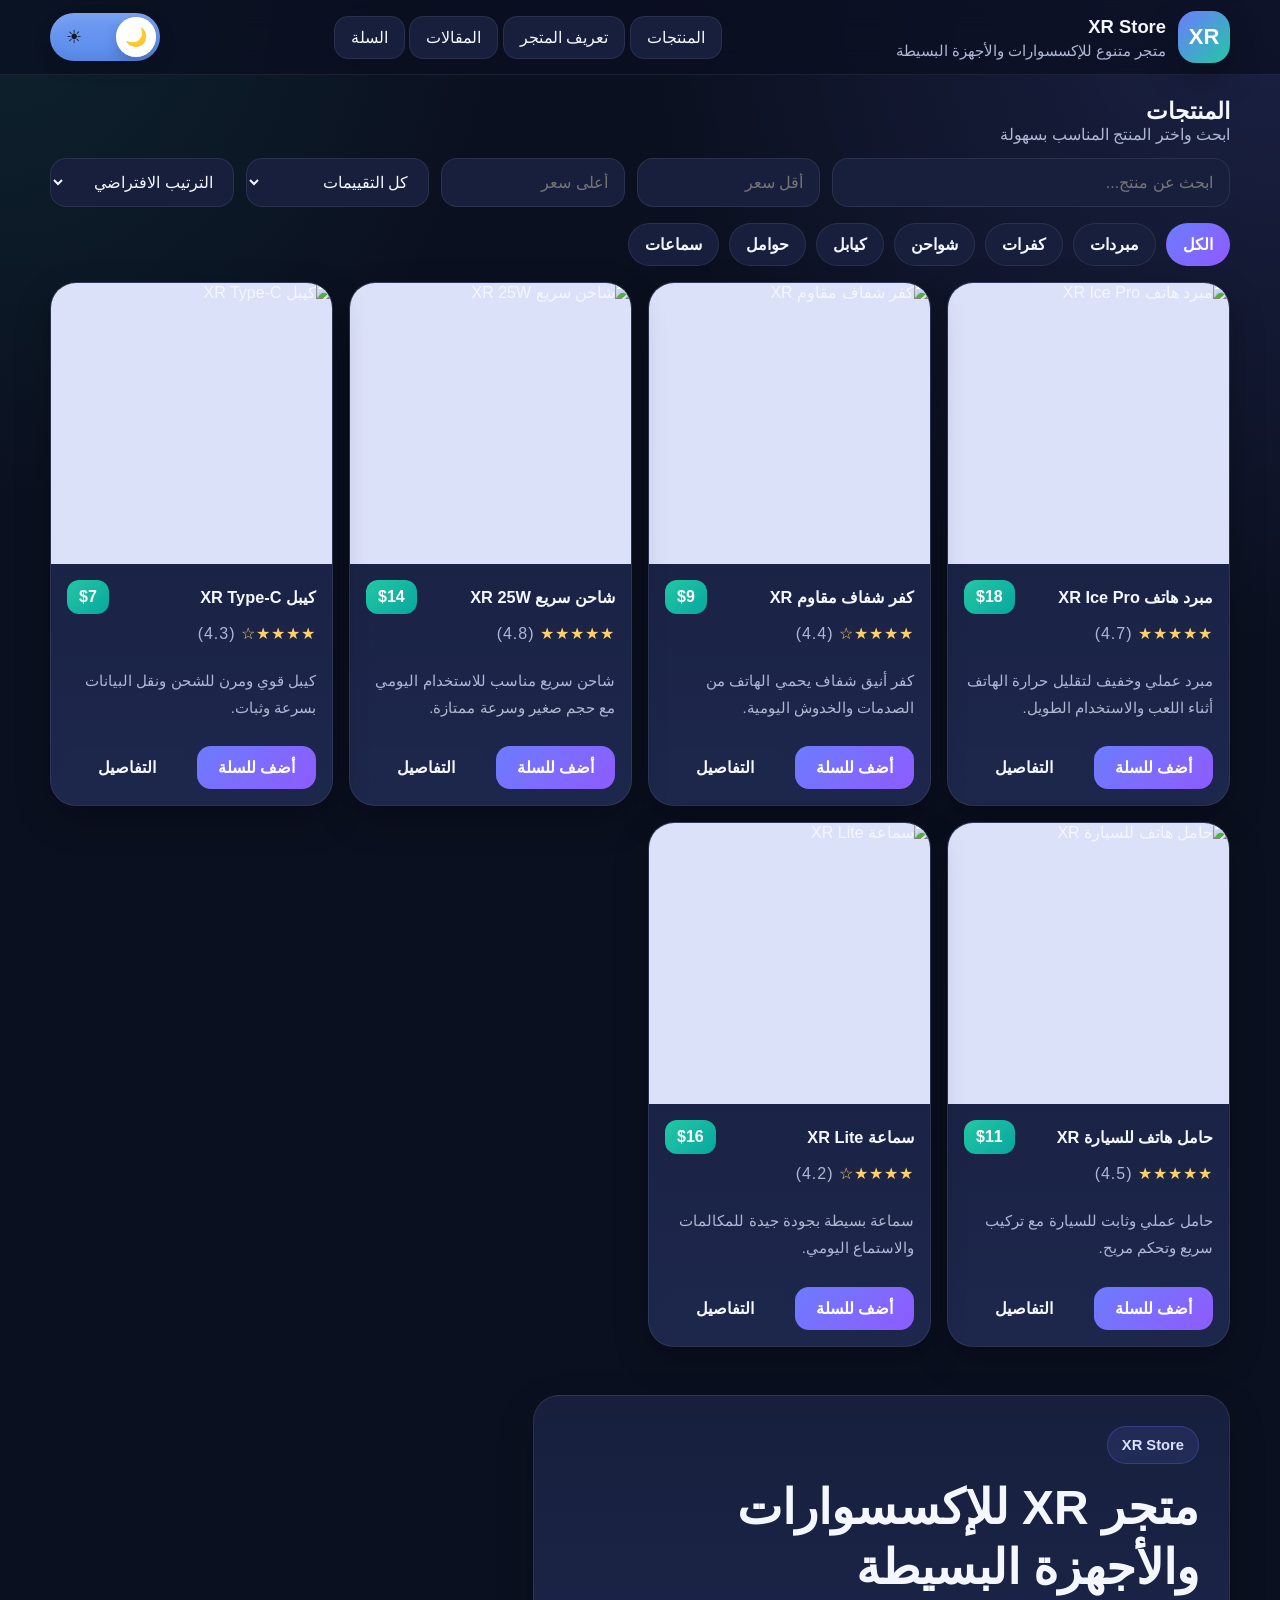
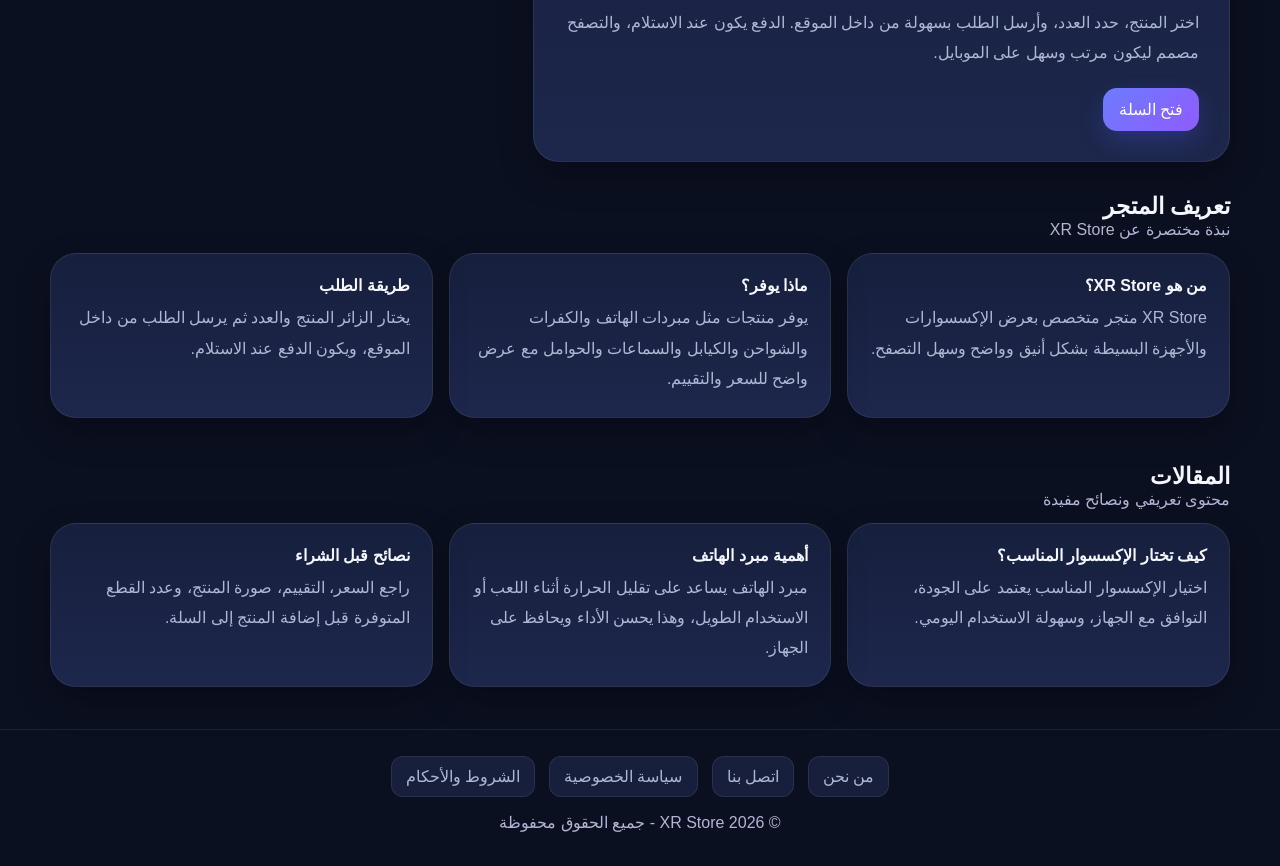
==== commit e99c4e64: "Update index.html" ====
--- a/index.html
+++ b/index.html
@@ -1,62 +1,30 @@
 <!DOCTYPE html>
 <html lang="ar" dir="rtl">
 <head>
-  <meta charset="UTF-8">
-  <meta name="viewport" content="width=device-width, initial-scale=1.0">
+  <meta charset="UTF-8" />
+  <meta name="viewport" content="width=device-width, initial-scale=1.0" />
   <title>XR Store | متجر XR</title>
-  <meta name="description" content="متجر XR المتنوع لبيع الإكسسوارات والأجهزة البسيطة مثل مبردات الهاتف والكفرات والشواحن والسماعات.">
-  <meta name="keywords" content="XR, متجر, اكسسوارات, مبرد هاتف, كفر, شاحن, سماعات">
-  <link rel="stylesheet" href="style.css">
+  <meta name="description" content="متجر XR المتنوع لبيع الإكسسوارات والأجهزة البسيطة مثل مبردات الهاتف والكفرات والشواحن والسماعات." />
+  <meta name="keywords" content="XR, متجر, اكسسوارات, مبرد هاتف, كفر, شاحن, سماعات" />
+  <link rel="stylesheet" href="style.css" />
 </head>
 <body>
   <header class="topbar" id="siteHeader"></header>
 
   <main class="container">
-    <section class="hero">
-      <div class="hero-grid">
-        <div class="card hero-main">
-          <div class="badge">XR Store</div>
-          <h2>متجر XR للإكسسوارات والأجهزة البسيطة</h2>
-          <p>
-            واجهة متجر أنيقة وعملية لعرض المنتجات، مع فلترة حسب السعر والتقييم،
-            وصفحات أساسية وسلة شراء منظمة وتجربة سهلة للموبايل.
-          </p>
-          <div class="hero-actions">
-            <a class="primary-btn" href="#productsSection">ابدأ التسوق</a>
-          </div>
-        </div>
-
-        <div class="hero-side">
-          <div class="card side-box">
-            <h3>أقسام متنوعة</h3>
-            <p>مبردات - كفرات - شواحن - كيابل - سماعات - حوامل هاتف.</p>
-            <div class="stats">
-              <div class="stat"><strong>+6</strong><span>أقسام</span></div>
-              <div class="stat"><strong>24/7</strong><span>عرض</span></div>
-              <div class="stat"><strong>XR</strong><span>Store</span></div>
-            </div>
-          </div>
-
-          <div class="card side-box">
-            <h3>شراء سهل</h3>
-            <p>اختيار المنتج، تحديد العدد، ثم إرسال الطلب بسهولة من داخل الموقع.</p>
-          </div>
-        </div>
-      </div>
-    </section>
-
-    <section class="section" id="productsSection">
+    <!-- البداية: البحث والمنتجات -->
+    <section class="section top-products" id="productsSection">
       <div class="section-head">
         <div>
           <h3>المنتجات</h3>
-          <p>اختر القسم المناسب وابحث بسهولة عن المنتج المطلوب</p>
+          <p>ابحث واختر المنتج المناسب بسهولة</p>
         </div>
       </div>
 
       <div class="toolbar">
-        <input class="input" id="searchInput" type="text" placeholder="ابحث عن منتج...">
-        <input class="input" id="minPrice" type="number" placeholder="أقل سعر">
-        <input class="input" id="maxPrice" type="number" placeholder="أعلى سعر">
+        <input class="input" id="searchInput" type="text" placeholder="ابحث عن منتج..." />
+        <input class="input" id="minPrice" type="number" placeholder="أقل سعر" />
+        <input class="input" id="maxPrice" type="number" placeholder="أعلى سعر" />
         <select class="select" id="minRating">
           <option value="0">كل التقييمات</option>
           <option value="3">3 نجوم فأكثر</option>
@@ -76,66 +44,61 @@
       <div class="grid" id="productsWrap"></div>
     </section>
 
+    <!-- بانر بسيط بعد المنتجات -->
+    <section class="hero compact-hero">
+      <div class="hero-grid single-hero">
+        <div class="card hero-main">
+          <div class="badge">XR Store</div>
+          <h2>متجر XR للإكسسوارات والأجهزة البسيطة</h2>
+          <p>
+            اختر المنتج، حدد العدد، وأرسل الطلب بسهولة من داخل الموقع.
+            الدفع يكون عند الاستلام، والتصفح مصمم ليكون مرتب وسهل على الموبايل.
+          </p>
+          <div class="hero-actions">
+            <a class="primary-btn" href="cart.html">فتح السلة</a>
+          </div>
+        </div>
+      </div>
+    </section>
+
+    <!-- تعريف المتجر بأسفل الموقع -->
     <section class="section" id="aboutStoreSection">
       <div class="section-head">
         <div>
           <h3>تعريف المتجر</h3>
-          <p>نبذة مختصرة عن XR Store وخدماته</p>
+          <p>نبذة مختصرة عن XR Store</p>
         </div>
       </div>
 
       <div class="features">
         <div class="card feature">
           <h4>من هو XR Store؟</h4>
-          <p>XR Store متجر متخصص بعرض الإكسسوارات والأجهزة البسيطة بشكل أنيق ومرتب وسهل الاستخدام.</p>
+          <p>XR Store متجر متخصص بعرض الإكسسوارات والأجهزة البسيطة بشكل أنيق وواضح وسهل التصفح.</p>
         </div>
         <div class="card feature">
           <h4>ماذا يوفر؟</h4>
           <p>يوفر منتجات مثل مبردات الهاتف والكفرات والشواحن والكيابل والسماعات والحوامل مع عرض واضح للسعر والتقييم.</p>
         </div>
         <div class="card feature">
-          <h4>كيف يتم الطلب؟</h4>
+          <h4>طريقة الطلب</h4>
           <p>يختار الزائر المنتج والعدد ثم يرسل الطلب من داخل الموقع، ويكون الدفع عند الاستلام.</p>
         </div>
       </div>
     </section>
 
-    <section class="section">
-      <div class="section-head">
-        <div>
-          <h3>لماذا XR؟</h3>
-          <p>واجهة متجر جاهزة للتطوير وسهلة الاستخدام</p>
-        </div>
-      </div>
-
-      <div class="features">
-        <div class="card feature">
-          <h4>تصميم أنيق</h4>
-          <p>واجهة حديثة وسريعة ومناسبة للموبايل وسهلة التعديل لاحقاً.</p>
-        </div>
-        <div class="card feature">
-          <h4>اختيار سهل</h4>
-          <p>فلترة حسب السعر والتقييم مع عرض مرتب للمنتجات بشكل واضح.</p>
-        </div>
-        <div class="card feature">
-          <h4>طلب مباشر</h4>
-          <p>الطلب يتم من داخل الموقع بدون دفع إلكتروني، والدفع يكون عند الاستلام.</p>
-        </div>
-      </div>
-    </section>
-
+    <!-- المقالات بأسفل الموقع -->
     <section class="section" id="articlesSection">
       <div class="section-head">
         <div>
           <h3>المقالات</h3>
-          <p>محتوى تعريفي ونصائح مفيدة في نهاية الموقع</p>
+          <p>محتوى تعريفي ونصائح مفيدة</p>
         </div>
       </div>
 
       <div class="features">
         <div class="card feature">
           <h4>كيف تختار الإكسسوار المناسب؟</h4>
-          <p>اختيار الإكسسوار المناسب يعتمد على جودة التصنيع، التوافق مع الجهاز، وسهولة الاستخدام اليومي.</p>
+          <p>اختيار الإكسسوار المناسب يعتمد على الجودة، التوافق مع الجهاز، وسهولة الاستخدام اليومي.</p>
         </div>
         <div class="card feature">
           <h4>أهمية مبرد الهاتف</h4>
--- a/style.css
+++ b/style.css
@@ -87,7 +87,7 @@
   display:flex;
   justify-content:space-between;
   align-items:center;
-  gap:12px;
+  gap:14px;
   min-height:74px;
   padding:10px 0;
   flex-wrap:wrap;
@@ -97,6 +97,7 @@
   display:flex;
   align-items:center;
   gap:12px;
+  min-width:0;
 }
 
 .logo{
@@ -110,6 +111,7 @@
   font-size:22px;
   color:#fff;
   box-shadow:var(--shadow);
+  flex-shrink:0;
 }
 
 .brand-text h1{
@@ -129,6 +131,15 @@
   align-items:center;
   gap:10px;
   flex-wrap:wrap;
+}
+
+.nav-links{
+  flex:1 1 auto;
+  justify-content:center;
+}
+
+.nav-actions{
+  flex:0 0 auto;
 }
 
 .nav-link,
@@ -166,6 +177,7 @@
   background:var(--card);
   border:1px solid var(--line);
   color:var(--text);
+  white-space:nowrap;
 }
 
 .primary-btn{
@@ -232,7 +244,6 @@
   transform:scale(.98);
 }
 
-/* زر الوضع الجديد - حجم أصغر */
 .theme-toggle{
   position:relative;
   width:110px;
@@ -431,7 +442,7 @@
 }
 
 .section{
-  padding:18px 0;
+  padding:22px 0;
 }
 
 .section-head{
@@ -851,6 +862,23 @@
   .toolbar{
     grid-template-columns:1fr 1fr;
   }
+
+  .nav{
+    flex-direction:column;
+    align-items:stretch;
+  }
+
+  .brand{
+    justify-content:center;
+  }
+
+  .nav-links{
+    justify-content:center;
+  }
+
+  .nav-actions{
+    justify-content:center;
+  }
 }
 
 @media (max-width: 680px){
@@ -875,7 +903,31 @@
   }
 
   .nav{
-    align-items:flex-start;
+    align-items:center;
+  }
+
+  .brand{
+    width:100%;
+    justify-content:center;
+    text-align:center;
+    flex-direction:row-reverse;
+  }
+
+  .nav-links{
+    width:100%;
+    display:grid;
+    grid-template-columns:repeat(2,1fr);
+    gap:10px;
+  }
+
+  .nav-link{
+    text-align:center;
+    width:100%;
+  }
+
+  .nav-actions{
+    width:100%;
+    justify-content:center;
   }
 
   .theme-toggle{
@@ -905,4 +957,4 @@
   .theme-toggle .moon-mark{
     right:14px;
   }
-  }
+}
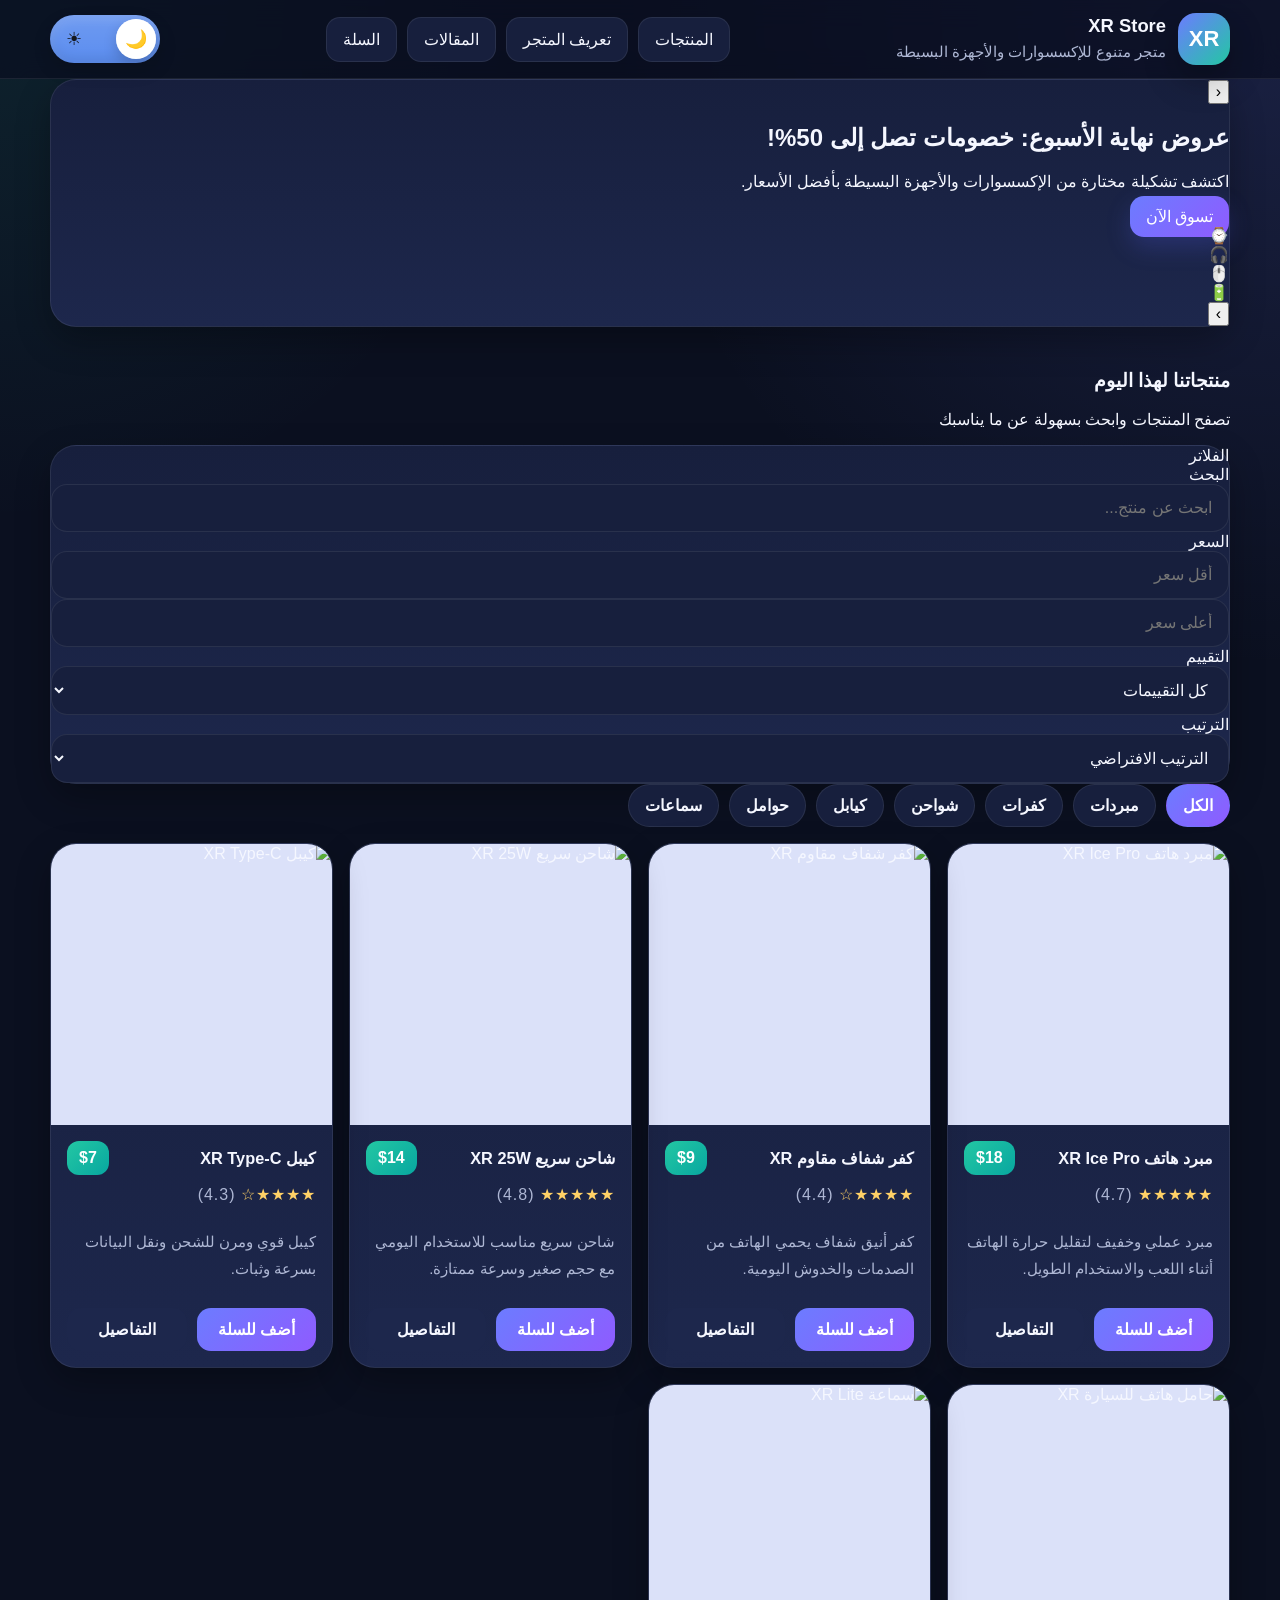
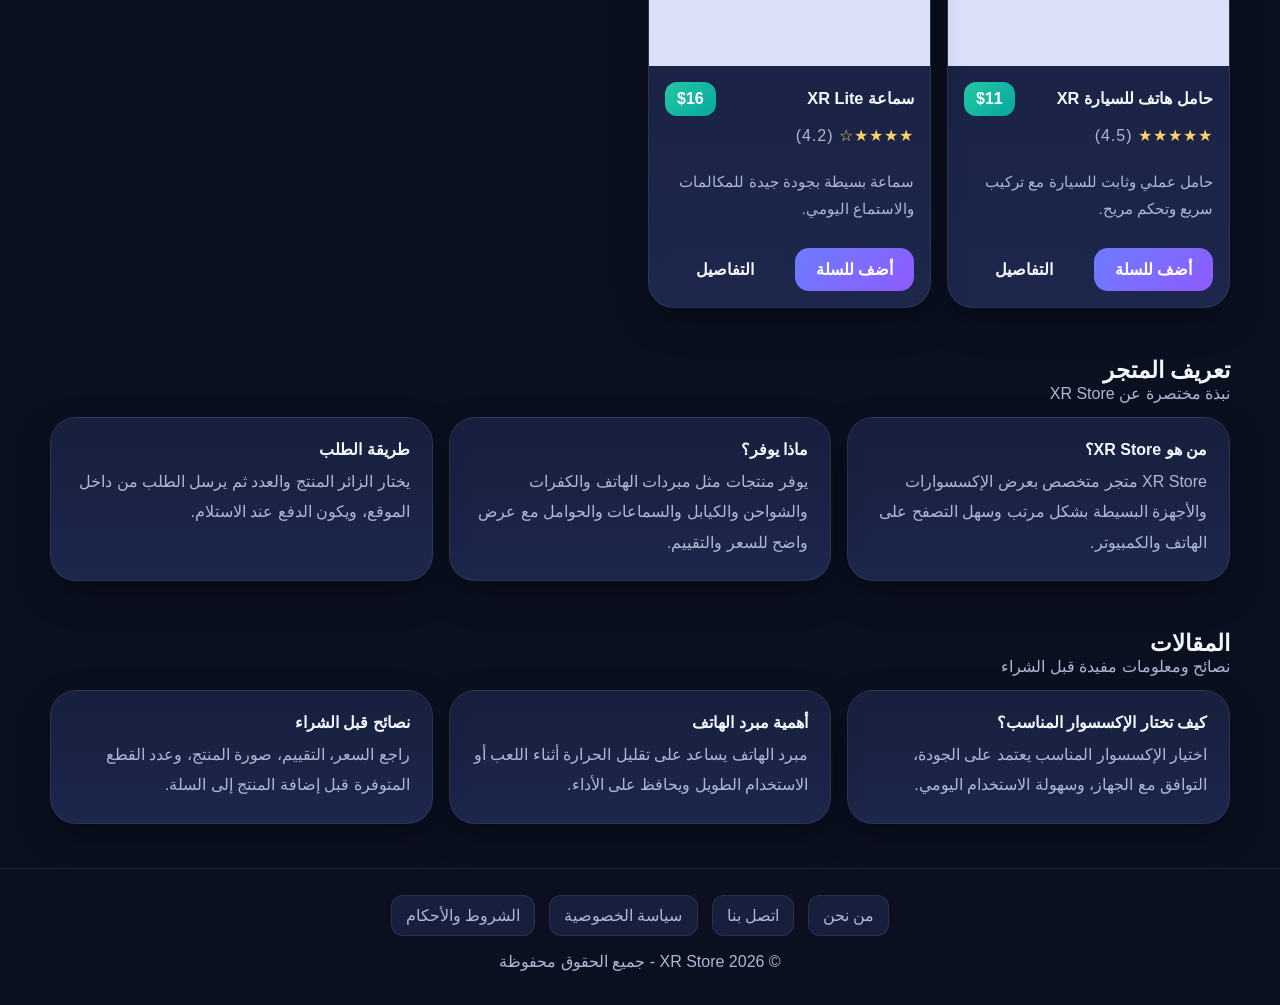
==== commit 02fdc6b2: "Update index.html" ====
--- a/index.html
+++ b/index.html
@@ -11,58 +11,93 @@
 <body>
   <header class="topbar" id="siteHeader"></header>
 
-  <main class="container">
-    <!-- البداية: البحث والمنتجات -->
-    <section class="section top-products" id="productsSection">
-      <div class="section-head">
+  <main class="container home-main">
+    <!-- بانر العروض -->
+    <section class="promo-section">
+      <div class="promo-banner card">
+        <button class="promo-arrow promo-arrow-right" type="button">‹</button>
+
+        <div class="promo-content">
+          <div class="promo-text">
+            <h2>عروض نهاية الأسبوع: خصومات تصل إلى 50%!</h2>
+            <p>اكتشف تشكيلة مختارة من الإكسسوارات والأجهزة البسيطة بأفضل الأسعار.</p>
+            <a href="#productsSection" class="primary-btn promo-btn">تسوق الآن</a>
+          </div>
+
+          <div class="promo-media">
+            <div class="promo-item">⌚</div>
+            <div class="promo-item">🎧</div>
+            <div class="promo-item">🖱️</div>
+            <div class="promo-item">🔋</div>
+          </div>
+        </div>
+
+        <button class="promo-arrow promo-arrow-left" type="button">›</button>
+      </div>
+    </section>
+
+    <!-- المنتجات -->
+    <section class="section products-layout" id="productsSection">
+      <div class="products-header">
         <div>
-          <h3>المنتجات</h3>
-          <p>ابحث واختر المنتج المناسب بسهولة</p>
+          <h3>منتجاتنا لهذا اليوم</h3>
+          <p>تصفح المنتجات وابحث بسهولة عن ما يناسبك</p>
         </div>
       </div>
 
-      <div class="toolbar">
-        <input class="input" id="searchInput" type="text" placeholder="ابحث عن منتج..." />
-        <input class="input" id="minPrice" type="number" placeholder="أقل سعر" />
-        <input class="input" id="maxPrice" type="number" placeholder="أعلى سعر" />
-        <select class="select" id="minRating">
-          <option value="0">كل التقييمات</option>
-          <option value="3">3 نجوم فأكثر</option>
-          <option value="4">4 نجوم فأكثر</option>
-          <option value="4.5">4.5 نجوم فأكثر</option>
-        </select>
-        <select class="select" id="sortBy">
-          <option value="default">الترتيب الافتراضي</option>
-          <option value="price-asc">السعر من الأقل</option>
-          <option value="price-desc">السعر من الأعلى</option>
-          <option value="rating-desc">الأعلى تقييماً</option>
-          <option value="name-asc">الاسم</option>
-        </select>
-      </div>
+      <div class="products-body">
+        <!-- الفلاتر -->
+        <aside class="filters-panel card">
+          <div class="filters-title">الفلاتر</div>
 
-      <div class="categories" id="categoriesWrap"></div>
-      <div class="grid" id="productsWrap"></div>
-    </section>
+          <div class="filter-box">
+            <label class="filter-label" for="searchInput">البحث</label>
+            <input class="input" id="searchInput" type="text" placeholder="ابحث عن منتج..." />
+          </div>
 
-    <!-- بانر بسيط بعد المنتجات -->
-    <section class="hero compact-hero">
-      <div class="hero-grid single-hero">
-        <div class="card hero-main">
-          <div class="badge">XR Store</div>
-          <h2>متجر XR للإكسسوارات والأجهزة البسيطة</h2>
-          <p>
-            اختر المنتج، حدد العدد، وأرسل الطلب بسهولة من داخل الموقع.
-            الدفع يكون عند الاستلام، والتصفح مصمم ليكون مرتب وسهل على الموبايل.
-          </p>
-          <div class="hero-actions">
-            <a class="primary-btn" href="cart.html">فتح السلة</a>
+          <div class="filter-box">
+            <label class="filter-label" for="minPrice">السعر</label>
+            <div class="price-grid">
+              <input class="input" id="minPrice" type="number" placeholder="أقل سعر" />
+              <input class="input" id="maxPrice" type="number" placeholder="أعلى سعر" />
+            </div>
           </div>
+
+          <div class="filter-box">
+            <label class="filter-label" for="minRating">التقييم</label>
+            <select class="select" id="minRating">
+              <option value="0">كل التقييمات</option>
+              <option value="3">3 نجوم فأكثر</option>
+              <option value="4">4 نجوم فأكثر</option>
+              <option value="4.5">4.5 نجوم فأكثر</option>
+            </select>
+          </div>
+
+          <div class="filter-box">
+            <label class="filter-label" for="sortBy">الترتيب</label>
+            <select class="select" id="sortBy">
+              <option value="default">الترتيب الافتراضي</option>
+              <option value="price-asc">السعر من الأقل</option>
+              <option value="price-desc">السعر من الأعلى</option>
+              <option value="rating-desc">الأعلى تقييماً</option>
+              <option value="name-asc">الاسم</option>
+            </select>
+          </div>
+        </aside>
+
+        <!-- قائمة المنتجات -->
+        <div class="products-area">
+          <div class="categories-wrap">
+            <div class="categories" id="categoriesWrap"></div>
+          </div>
+
+          <div class="grid products-grid" id="productsWrap"></div>
         </div>
       </div>
     </section>
 
-    <!-- تعريف المتجر بأسفل الموقع -->
-    <section class="section" id="aboutStoreSection">
+    <!-- تعريف المتجر -->
+    <section class="section info-section" id="aboutStoreSection">
       <div class="section-head">
         <div>
           <h3>تعريف المتجر</h3>
@@ -73,7 +108,7 @@
       <div class="features">
         <div class="card feature">
           <h4>من هو XR Store؟</h4>
-          <p>XR Store متجر متخصص بعرض الإكسسوارات والأجهزة البسيطة بشكل أنيق وواضح وسهل التصفح.</p>
+          <p>XR Store متجر متخصص بعرض الإكسسوارات والأجهزة البسيطة بشكل مرتب وسهل التصفح على الهاتف والكمبيوتر.</p>
         </div>
         <div class="card feature">
           <h4>ماذا يوفر؟</h4>
@@ -86,12 +121,12 @@
       </div>
     </section>
 
-    <!-- المقالات بأسفل الموقع -->
-    <section class="section" id="articlesSection">
+    <!-- المقالات -->
+    <section class="section info-section" id="articlesSection">
       <div class="section-head">
         <div>
           <h3>المقالات</h3>
-          <p>محتوى تعريفي ونصائح مفيدة</p>
+          <p>نصائح ومعلومات مفيدة قبل الشراء</p>
         </div>
       </div>
 
@@ -102,7 +137,7 @@
         </div>
         <div class="card feature">
           <h4>أهمية مبرد الهاتف</h4>
-          <p>مبرد الهاتف يساعد على تقليل الحرارة أثناء اللعب أو الاستخدام الطويل، وهذا يحسن الأداء ويحافظ على الجهاز.</p>
+          <p>مبرد الهاتف يساعد على تقليل الحرارة أثناء اللعب أو الاستخدام الطويل ويحافظ على الأداء.</p>
         </div>
         <div class="card feature">
           <h4>نصائح قبل الشراء</h4>
--- a/style.css
+++ b/style.css
@@ -84,13 +84,12 @@
 }
 
 .nav{
-  display:flex;
-  justify-content:space-between;
+  display:grid;
+  grid-template-columns:auto 1fr auto;
   align-items:center;
-  gap:14px;
-  min-height:74px;
+  gap:16px;
+  min-height:78px;
   padding:10px 0;
-  flex-wrap:wrap;
 }
 
 .brand{
@@ -123,23 +122,21 @@
   margin:0;
   color:var(--muted);
   font-size:.92rem;
-}
-
-.nav-links,
-.nav-actions{
+  line-height:1.5;
+}
+
+.nav-center{
   display:flex;
   align-items:center;
+  justify-content:center;
   gap:10px;
   flex-wrap:wrap;
 }
 
-.nav-links{
-  flex:1 1 auto;
-  justify-content:center;
-}
-
 .nav-actions{
-  flex:0 0 auto;
+  display:flex;
+  align-items:center;
+  justify-content:flex-end;
 }
 
 .nav-link,
@@ -244,6 +241,7 @@
   transform:scale(.98);
 }
 
+/* زر الوضع */
 .theme-toggle{
   position:relative;
   width:110px;
@@ -339,8 +337,88 @@
   opacity:1;
 }
 
+.section{
+  padding:24px 0;
+}
+
+.top-products{
+  padding-top:18px;
+}
+
+.section-head{
+  display:flex;
+  justify-content:space-between;
+  align-items:end;
+  gap:12px;
+  flex-wrap:wrap;
+  margin-bottom:14px;
+}
+
+.section-head h3{
+  margin:0;
+  font-size:1.45rem;
+}
+
+.section-head p{
+  margin:0;
+  color:var(--muted);
+}
+
+.toolbar{
+  display:grid;
+  grid-template-columns:1.3fr repeat(4, .6fr);
+  gap:12px;
+  margin-bottom:16px;
+}
+
+.input,.select,.textarea{
+  width:100%;
+  border:none;
+  background:var(--card);
+  color:var(--text);
+  border:1px solid var(--line);
+  border-radius:16px;
+  padding:14px 16px;
+}
+
+.textarea{
+  min-height:120px;
+  resize:vertical;
+}
+
+.categories{
+  display:flex;
+  gap:10px;
+  flex-wrap:wrap;
+  margin:0 0 16px;
+}
+
+.cat-btn{
+  border:none;
+  background:var(--card);
+  color:var(--text);
+  border:1px solid var(--line);
+  border-radius:999px;
+  padding:11px 16px;
+  font-weight:700;
+}
+
+.cat-btn.active{
+  background:linear-gradient(135deg,var(--primary),var(--primary2));
+  color:#fff;
+  border-color:transparent;
+}
+
 .hero{
-  padding:26px 0 8px;
+  padding:14px 0 8px;
+}
+
+.compact-hero{
+  padding-top:8px;
+}
+
+.single-hero{
+  grid-template-columns:1fr;
 }
 
 .hero-grid{
@@ -395,118 +473,6 @@
   display:flex;
   gap:12px;
   flex-wrap:wrap;
-}
-
-.hero-side{
-  display:grid;
-  gap:18px;
-}
-
-.side-box{
-  padding:22px;
-}
-
-.side-box h3{
-  margin:0 0 10px;
-}
-
-.side-box p{
-  margin:0;
-  color:var(--muted);
-  line-height:1.9;
-}
-
-.stats{
-  display:grid;
-  grid-template-columns:repeat(3,1fr);
-  gap:10px;
-  margin-top:15px;
-}
-
-.stat{
-  background:rgba(255,255,255,.03);
-  border:1px solid var(--line);
-  border-radius:18px;
-  padding:16px 10px;
-  text-align:center;
-}
-
-body.light .stat{
-  background:#f8faff;
-}
-
-.stat strong{
-  display:block;
-  font-size:1.15rem;
-  margin-bottom:6px;
-}
-
-.section{
-  padding:22px 0;
-}
-
-.section-head{
-  display:flex;
-  justify-content:space-between;
-  align-items:end;
-  gap:12px;
-  flex-wrap:wrap;
-  margin-bottom:14px;
-}
-
-.section-head h3{
-  margin:0;
-  font-size:1.45rem;
-}
-
-.section-head p{
-  margin:0;
-  color:var(--muted);
-}
-
-.toolbar{
-  display:grid;
-  grid-template-columns:1.3fr repeat(4, .6fr);
-  gap:12px;
-  margin-bottom:16px;
-}
-
-.input,.select,.textarea{
-  width:100%;
-  border:none;
-  background:var(--card);
-  color:var(--text);
-  border:1px solid var(--line);
-  border-radius:16px;
-  padding:14px 16px;
-}
-
-.textarea{
-  min-height:120px;
-  resize:vertical;
-}
-
-.categories{
-  display:flex;
-  gap:10px;
-  flex-wrap:wrap;
-  margin:0 0 16px;
-}
-
-.cat-btn{
-  border:none;
-  background:var(--card);
-  color:var(--text);
-  border:1px solid var(--line);
-  border-radius:999px;
-  padding:11px 16px;
-  font-weight:700;
-}
-
-.cat-btn.active{
-  background:linear-gradient(135deg,var(--primary),var(--primary2));
-  color:#fff;
-  border-color:transparent;
 }
 
 .grid{
@@ -864,15 +830,17 @@
   }
 
   .nav{
-    flex-direction:column;
-    align-items:stretch;
+    grid-template-columns:1fr;
+    justify-items:center;
+    text-align:center;
+    gap:12px;
   }
 
   .brand{
     justify-content:center;
   }
 
-  .nav-links{
+  .nav-center{
     justify-content:center;
   }
 
@@ -890,10 +858,6 @@
     grid-template-columns:1fr;
   }
 
-  .stats{
-    grid-template-columns:1fr;
-  }
-
   .thumb-row{
     grid-template-columns:repeat(2,1fr);
   }
@@ -902,18 +866,7 @@
     grid-template-columns:1fr;
   }
 
-  .nav{
-    align-items:center;
-  }
-
-  .brand{
-    width:100%;
-    justify-content:center;
-    text-align:center;
-    flex-direction:row-reverse;
-  }
-
-  .nav-links{
+  .nav-center{
     width:100%;
     display:grid;
     grid-template-columns:repeat(2,1fr);
@@ -923,11 +876,6 @@
   .nav-link{
     text-align:center;
     width:100%;
-  }
-
-  .nav-actions{
-    width:100%;
-    justify-content:center;
   }
 
   .theme-toggle{
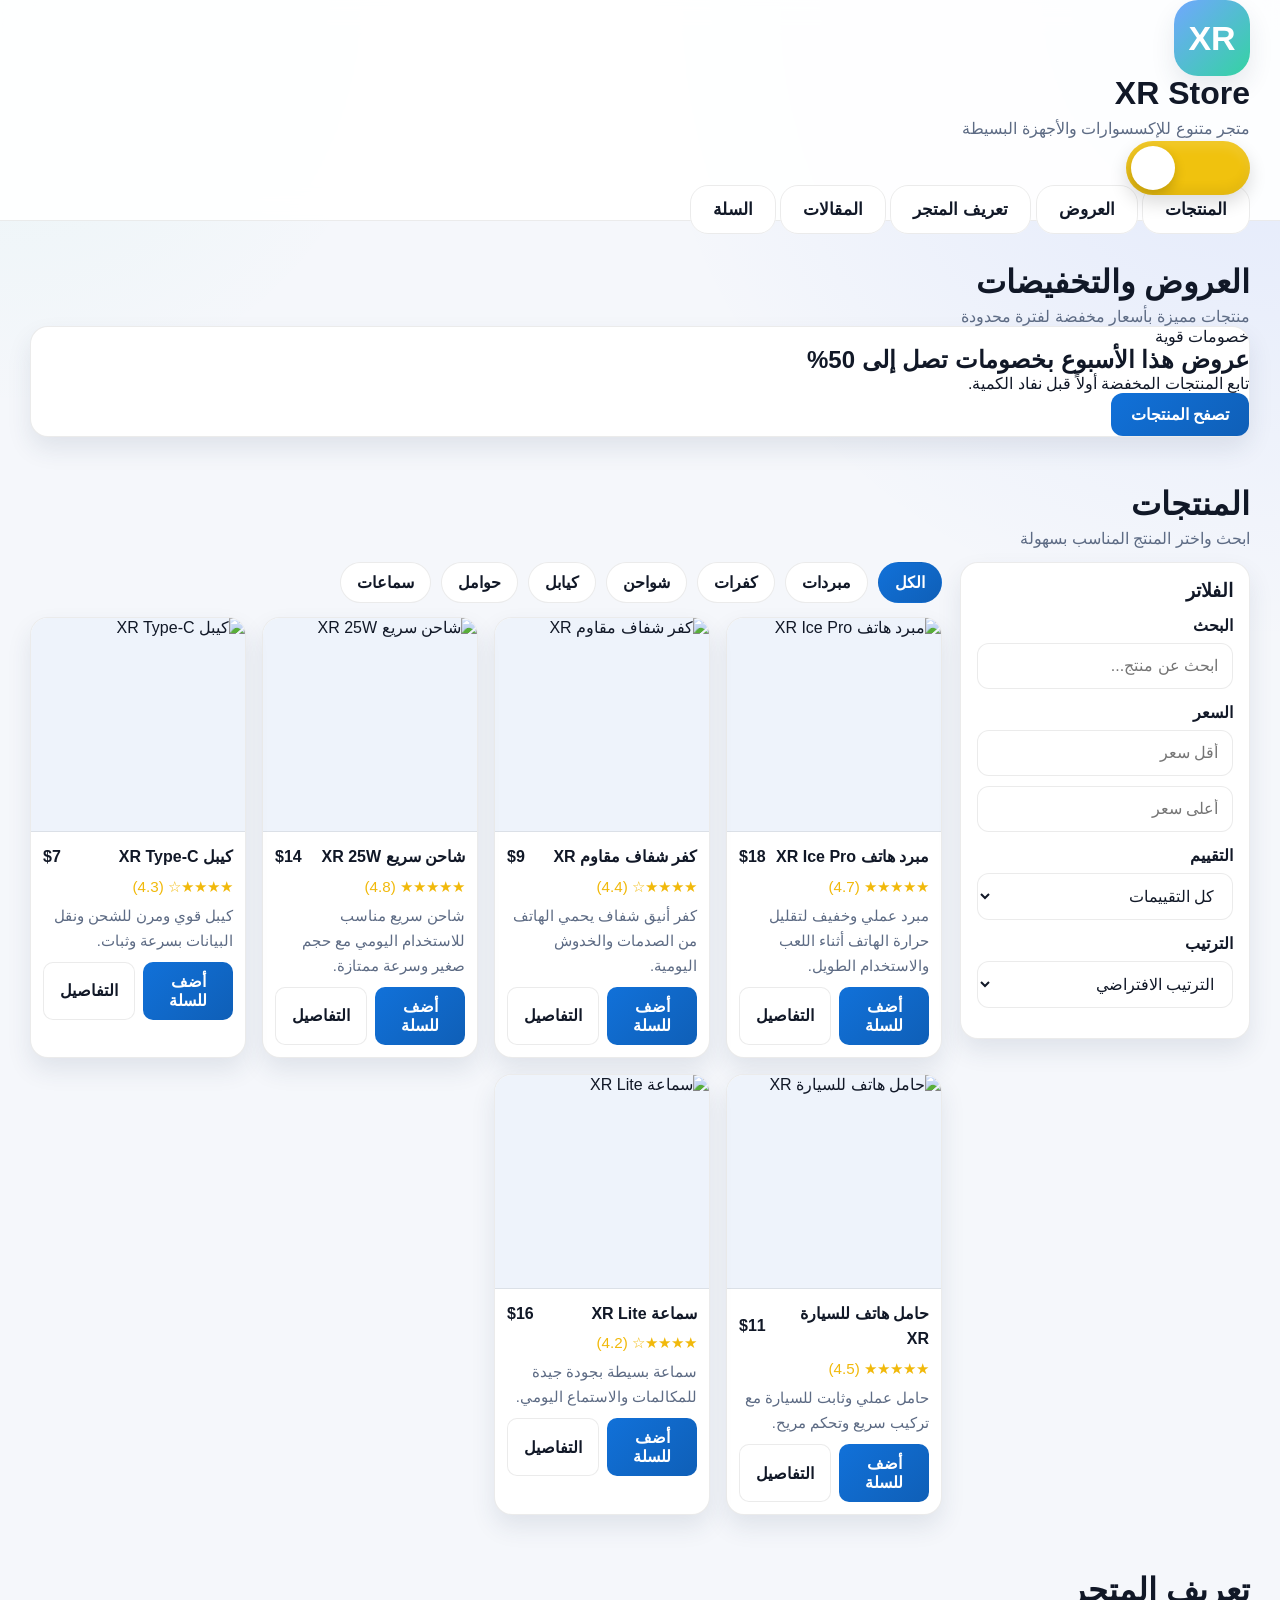
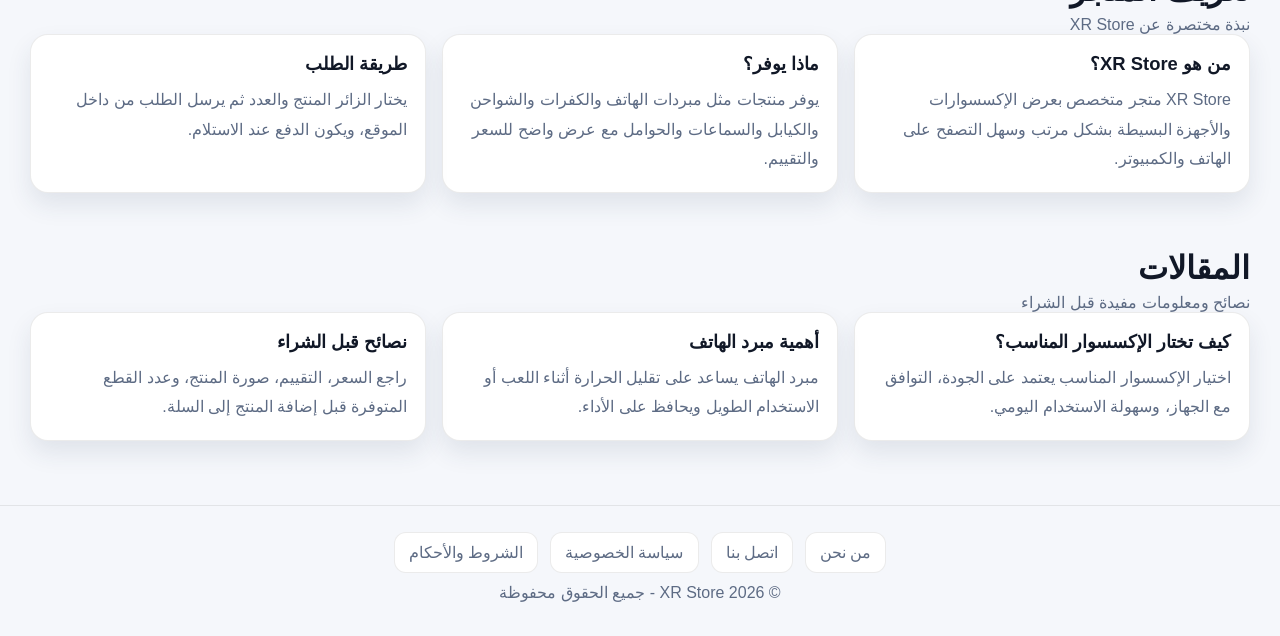
==== commit 459dd368: "Update index.html" ====
--- a/index.html
+++ b/index.html
@@ -12,27 +12,30 @@
   <header class="topbar" id="siteHeader"></header>
 
   <main class="container home-main">
-    <!-- بانر العروض -->
-    <section class="promo-section">
-      <div class="promo-banner card">
-        <button class="promo-arrow promo-arrow-right" type="button">‹</button>
+    <!-- العروض -->
+    <section class="section" id="offersSection">
+      <div class="section-head">
+        <div>
+          <h3>العروض والتخفيضات</h3>
+          <p>منتجات مميزة بأسعار مخفضة لفترة محدودة</p>
+        </div>
+      </div>
 
-        <div class="promo-content">
-          <div class="promo-text">
-            <h2>عروض نهاية الأسبوع: خصومات تصل إلى 50%!</h2>
-            <p>اكتشف تشكيلة مختارة من الإكسسوارات والأجهزة البسيطة بأفضل الأسعار.</p>
-            <a href="#productsSection" class="primary-btn promo-btn">تسوق الآن</a>
+      <div class="offers-banner card">
+        <div class="offers-banner-content">
+          <div class="offers-copy">
+            <span class="offers-chip">خصومات قوية</span>
+            <h2>عروض هذا الأسبوع بخصومات تصل إلى 50%</h2>
+            <p>تابع المنتجات المخفضة أولاً قبل نفاد الكمية.</p>
+            <a href="#productsSection" class="primary-btn">تصفح المنتجات</a>
           </div>
 
-          <div class="promo-media">
-            <div class="promo-item">⌚</div>
-            <div class="promo-item">🎧</div>
-            <div class="promo-item">🖱️</div>
-            <div class="promo-item">🔋</div>
+          <div class="offers-visual" aria-hidden="true">
+            <div class="shape-card shape-one"></div>
+            <div class="shape-card shape-two"></div>
+            <div class="shape-card shape-three"></div>
           </div>
         </div>
-
-        <button class="promo-arrow promo-arrow-left" type="button">›</button>
       </div>
     </section>
 
@@ -40,13 +43,12 @@
     <section class="section products-layout" id="productsSection">
       <div class="products-header">
         <div>
-          <h3>منتجاتنا لهذا اليوم</h3>
-          <p>تصفح المنتجات وابحث بسهولة عن ما يناسبك</p>
+          <h3>المنتجات</h3>
+          <p>ابحث واختر المنتج المناسب بسهولة</p>
         </div>
       </div>
 
       <div class="products-body">
-        <!-- الفلاتر -->
         <aside class="filters-panel card">
           <div class="filters-title">الفلاتر</div>
 
@@ -85,7 +87,6 @@
           </div>
         </aside>
 
-        <!-- قائمة المنتجات -->
         <div class="products-area">
           <div class="categories-wrap">
             <div class="categories" id="categoriesWrap"></div>
@@ -153,4 +154,4 @@
   <script src="main.js"></script>
   <script src="index.js"></script>
 </body>
-</html>
+        </html>
--- a/style.css
+++ b/style.css
@@ -1,37 +1,35 @@
 :root{
-  --bg:#0b1020;
-  --bg2:#121933;
-  --card:#171f3d;
-  --card2:#1d274c;
+  --bg:#071325;
+  --bg2:#0d1a31;
+  --card:#13203a;
+  --card2:#182743;
   --text:#f5f7ff;
-  --muted:#aeb7d4;
-  --line:rgba(255,255,255,0.08);
-  --primary:#6c7cff;
-  --primary2:#8f5bff;
+  --muted:#b7c2dc;
+  --line:rgba(255,255,255,.08);
+  --primary:#2f7ee8;
+  --primary2:#1f5ec5;
   --accent:#23c7a3;
-  --danger:#ff5b6e;
-  --warning:#ffb84d;
-  --shadow:0 14px 34px rgba(0,0,0,.28);
+  --shadow:0 16px 34px rgba(0,0,0,.22);
 }
 
 body.light{
-  --bg:#f4f7ff;
+  --bg:#f5f7fb;
   --bg2:#ffffff;
   --card:#ffffff;
-  --card2:#f4f7ff;
-  --text:#161b2b;
-  --muted:#64708b;
-  --line:rgba(0,0,0,0.08);
-  --primary:#4b61ff;
-  --primary2:#7a4dff;
-  --accent:#14b896;
-  --danger:#ef476f;
-  --warning:#ff9f1c;
-  --shadow:0 12px 26px rgba(43,54,90,.12);
+  --card2:#ffffff;
+  --text:#111827;
+  --muted:#5d6b84;
+  --line:rgba(0,0,0,.08);
+  --primary:#1171d9;
+  --primary2:#0f5fb7;
+  --accent:#20b38f;
+  --shadow:0 12px 24px rgba(43,54,90,.10);
 }
 
 *{
   box-sizing:border-box;
+  margin:0;
+  padding:0;
   -webkit-tap-highlight-color:transparent;
 }
 
@@ -40,11 +38,10 @@
 }
 
 body{
-  margin:0;
   font-family:Tahoma, Arial, sans-serif;
   background:
-    radial-gradient(circle at top right, rgba(108,124,255,.16), transparent 23%),
-    radial-gradient(circle at top left, rgba(35,199,163,.10), transparent 18%),
+    radial-gradient(circle at top right, rgba(35,93,255,.10), transparent 25%),
+    radial-gradient(circle at top left, rgba(35,199,163,.06), transparent 16%),
     var(--bg);
   color:var(--text);
   transition:.25s ease;
@@ -66,7 +63,7 @@
 }
 
 .container{
-  width:min(1180px, calc(100% - 24px));
+  width:min(1220px, calc(100% - 24px));
   margin:auto;
 }
 
@@ -74,198 +71,116 @@
   position:sticky;
   top:0;
   z-index:999;
-  background:rgba(10,15,32,.72);
   backdrop-filter:blur(14px);
+  background:rgba(6,18,37,.82);
   border-bottom:1px solid var(--line);
 }
 
 body.light .topbar{
-  background:rgba(255,255,255,.74);
-}
-
-.nav{
-  display:grid;
-  grid-template-columns:auto 1fr auto;
-  align-items:center;
-  gap:16px;
-  min-height:78px;
-  padding:10px 0;
-}
-
-.brand{
-  display:flex;
-  align-items:center;
+  background:rgba(255,255,255,.92);
+}
+
+/* ===== الديسكتوب ===== */
+
+.desktop-nav{
+  display:flex;
+  align-items:center;
+  justify-content:space-between;
+  gap:18px;
+  min-height:92px;
+  padding:16px 0;
+}
+
+.header-logo-wrap{
+  display:flex;
+  align-items:center;
+  gap:14px;
+  min-width:270px;
+}
+
+.logo{
+  width:76px;
+  height:76px;
+  border-radius:24px;
+  background:linear-gradient(135deg,#71a7ff,#34d3a2);
+  color:#fff;
+  display:flex;
+  align-items:center;
+  justify-content:center;
+  font-size:34px;
+  font-weight:900;
+  flex-shrink:0;
+  box-shadow:var(--shadow);
+}
+
+.brand-text h1{
+  font-size:2rem;
+  line-height:1.1;
+  margin-bottom:6px;
+}
+
+.brand-text p{
+  color:var(--muted);
+  font-size:1rem;
+  line-height:1.5;
+}
+
+.header-center-links{
+  display:flex;
+  align-items:center;
+  justify-content:center;
   gap:12px;
-  min-width:0;
-}
-
-.logo{
-  width:52px;
-  height:52px;
-  border-radius:18px;
-  background:linear-gradient(135deg,var(--primary),var(--accent));
-  display:grid;
-  place-items:center;
-  font-weight:900;
-  font-size:22px;
-  color:#fff;
-  box-shadow:var(--shadow);
-  flex-shrink:0;
-}
-
-.brand-text h1{
-  margin:0 0 4px;
-  font-size:1.15rem;
-}
-
-.brand-text p{
-  margin:0;
-  color:var(--muted);
-  font-size:.92rem;
-  line-height:1.5;
-}
-
-.nav-center{
-  display:flex;
-  align-items:center;
-  justify-content:center;
-  gap:10px;
   flex-wrap:wrap;
-}
-
-.nav-actions{
-  display:flex;
-  align-items:center;
-  justify-content:flex-end;
-}
-
-.nav-link,
-.ghost-btn,
-.primary-btn,
-.danger-btn,
-.icon-btn,
-.theme-toggle,
-.add-btn,
-.details-btn,
-.small-btn,
-.qty-btn,
-.cat-btn,
-.full-btn{
-  cursor:pointer;
-  transition:.2s ease;
-  -webkit-tap-highlight-color:transparent;
-  outline:none;
-  user-select:none;
-}
-
-.nav-link,
-.ghost-btn,
-.primary-btn,
-.danger-btn,
-.icon-btn{
-  border:none;
-  border-radius:14px;
-  padding:12px 16px;
-}
-
-.nav-link,
-.ghost-btn,
-.icon-btn{
+  flex:1;
+}
+
+.nav-link{
   background:var(--card);
   border:1px solid var(--line);
   color:var(--text);
+  padding:14px 22px;
+  border-radius:18px;
+  font-size:1.05rem;
+  font-weight:700;
   white-space:nowrap;
-}
-
-.primary-btn{
-  background:linear-gradient(135deg,var(--primary),var(--primary2));
-  color:#fff;
-  box-shadow:0 10px 24px rgba(89,102,255,.22);
-}
-
-.danger-btn{
-  background:linear-gradient(135deg,#ff5b6e,#ff3d55);
-  color:#fff;
-}
-
-.nav-link:hover,
-.ghost-btn:hover,
-.icon-btn:hover,
-.primary-btn:hover,
-.danger-btn:hover{
+  transition:.2s ease;
+}
+
+.nav-link:hover{
   transform:translateY(-2px);
 }
 
-.nav-link:focus,
-.ghost-btn:focus,
-.primary-btn:focus,
-.danger-btn:focus,
-.icon-btn:focus,
-.theme-toggle:focus,
-.add-btn:focus,
-.details-btn:focus,
-.small-btn:focus,
-.qty-btn:focus,
-.cat-btn:focus,
-.full-btn:focus,
-.nav-link:focus-visible,
-.ghost-btn:focus-visible,
-.primary-btn:focus-visible,
-.danger-btn:focus-visible,
-.icon-btn:focus-visible,
-.theme-toggle:focus-visible,
-.add-btn:focus-visible,
-.details-btn:focus-visible,
-.small-btn:focus-visible,
-.qty-btn:focus-visible,
-.cat-btn:focus-visible,
-.full-btn:focus-visible{
-  outline:none !important;
-  box-shadow:none !important;
-}
-
-.nav-link:active,
-.ghost-btn:active,
-.primary-btn:active,
-.danger-btn:active,
-.icon-btn:active,
-.theme-toggle:active,
-.add-btn:active,
-.details-btn:active,
-.small-btn:active,
-.qty-btn:active,
-.cat-btn:active,
-.full-btn:active{
-  outline:none !important;
-  box-shadow:none !important;
-  transform:scale(.98);
-}
-
-/* زر الوضع */
+.header-actions{
+  min-width:120px;
+  display:flex;
+  justify-content:flex-end;
+}
+
+.mobile-appbar{
+  display:none;
+}
+
+/* ===== زر الوضع ===== */
+
 .theme-toggle{
   position:relative;
-  width:110px;
-  height:48px;
+  width:124px;
+  height:54px;
   border:none;
-  padding:0;
   border-radius:999px;
-  background:#5b8def;
+  cursor:pointer;
+  background:#7ea8f5;
   box-shadow:
-    inset 0 5px 12px rgba(255,255,255,.12),
-    inset 0 -5px 12px rgba(0,0,0,.08),
-    0 8px 18px rgba(0,0,0,.15);
+    inset 0 6px 12px rgba(255,255,255,.14),
+    inset 0 -6px 12px rgba(0,0,0,.06),
+    0 8px 18px rgba(0,0,0,.14);
+  overflow:hidden;
   transition:.35s ease;
-  overflow:hidden;
   flex-shrink:0;
 }
 
-.theme-toggle::before{
-  content:"";
-  position:absolute;
-  inset:0;
-  border-radius:inherit;
-  background:linear-gradient(180deg, rgba(255,255,255,.12), rgba(255,255,255,0));
-  pointer-events:none;
+body.light .theme-toggle{
+  background:#f0c20e;
 }
 
 .theme-toggle .toggle-track-icon{
@@ -273,133 +188,229 @@
   top:50%;
   transform:translateY(-50%);
   font-size:18px;
-  transition:.35s ease;
   pointer-events:none;
 }
 
+.theme-toggle .sun-mark{
+  left:18px;
+  color:#111;
+}
+
 .theme-toggle .moon-mark{
-  right:16px;
+  right:18px;
   color:#ffd34d;
-  opacity:1;
-}
-
-.theme-toggle .sun-mark{
-  left:16px;
-  color:#111;
-  opacity:.95;
 }
 
 .theme-toggle .toggle-thumb{
   position:absolute;
-  top:4px;
-  right:4px;
-  width:40px;
-  height:40px;
+  top:5px;
+  right:5px;
+  width:44px;
+  height:44px;
   border-radius:50%;
   background:#fff;
-  box-shadow:
-    0 6px 14px rgba(0,0,0,.18),
-    inset 0 2px 5px rgba(255,255,255,.85);
   display:flex;
   align-items:center;
   justify-content:center;
+  box-shadow:0 5px 12px rgba(0,0,0,.18);
   transition:.35s ease;
-}
-
-.theme-toggle .toggle-thumb .thumb-icon{
-  font-size:18px;
-  line-height:1;
-  transition:.35s ease;
-}
-
-body.light .theme-toggle{
-  background:#f4bf06;
 }
 
 body.light .theme-toggle .toggle-thumb{
   right:auto;
-  left:4px;
-}
-
-body.light .theme-toggle .moon-mark{
-  opacity:.28;
-}
-
-body.light .theme-toggle .sun-mark{
-  opacity:1;
-}
-
-body:not(.light) .theme-toggle .sun-mark{
-  opacity:.95;
-}
-
-body:not(.light) .theme-toggle .moon-mark{
-  opacity:1;
+  left:5px;
+}
+
+.theme-toggle .thumb-icon{
+  font-size:22px;
+}
+
+/* ===== المحتوى ===== */
+
+.home-main{
+  padding-top:18px;
+  padding-bottom:24px;
+}
+
+.card{
+  background:var(--card);
+  border:1px solid var(--line);
+  border-radius:18px;
+  box-shadow:var(--shadow);
+}
+
+.promo-section{
+  margin-bottom:24px;
+}
+
+.promo-banner{
+  position:relative;
+  padding:18px 64px;
+  overflow:hidden;
+}
+
+.promo-content{
+  display:flex;
+  align-items:center;
+  justify-content:space-between;
+  gap:20px;
+}
+
+.promo-text h2{
+  font-size:2rem;
+  margin-bottom:8px;
+}
+
+.promo-text p{
+  color:var(--muted);
+  margin-bottom:16px;
+  line-height:1.8;
+}
+
+.primary-btn{
+  display:inline-block;
+  background:linear-gradient(135deg,var(--primary),var(--primary2));
+  color:#fff;
+  border:none;
+  border-radius:12px;
+  padding:12px 20px;
+  font-weight:800;
+}
+
+.promo-media{
+  display:flex;
+  align-items:center;
+  gap:14px;
+  flex-wrap:wrap;
+  justify-content:flex-end;
+}
+
+.promo-item{
+  width:78px;
+  height:78px;
+  border-radius:18px;
+  background:linear-gradient(135deg,#eef5ff,#dce9ff);
+  color:#0d1a31;
+  display:flex;
+  align-items:center;
+  justify-content:center;
+  font-size:2rem;
+}
+
+body:not(.light) .promo-item{
+  background:linear-gradient(135deg,#1a2a4a,#223762);
+  color:#fff;
+}
+
+.promo-arrow{
+  position:absolute;
+  top:50%;
+  transform:translateY(-50%);
+  width:42px;
+  height:42px;
+  border:none;
+  border-radius:50%;
+  cursor:pointer;
+  background:var(--card2);
+  color:var(--text);
+  border:1px solid var(--line);
+  font-size:1.6rem;
+}
+
+.promo-arrow-right{
+  right:14px;
+}
+
+.promo-arrow-left{
+  left:14px;
 }
 
 .section{
   padding:24px 0;
 }
 
-.top-products{
-  padding-top:18px;
-}
-
-.section-head{
-  display:flex;
-  justify-content:space-between;
-  align-items:end;
-  gap:12px;
+.products-header{
+  margin-bottom:14px;
+}
+
+.products-header h3,
+.section-head h3{
+  font-size:2rem;
+  margin-bottom:6px;
+}
+
+.products-header p,
+.section-head p{
+  color:var(--muted);
+}
+
+.products-layout{
+  display:block;
+}
+
+.products-body{
+  display:grid;
+  grid-template-columns:290px 1fr;
+  gap:18px;
+  align-items:start;
+}
+
+.filters-panel{
+  padding:16px;
+  position:sticky;
+  top:108px;
+}
+
+.filters-title{
+  font-size:1.2rem;
+  font-weight:800;
+  margin-bottom:14px;
+}
+
+.filter-box{
+  margin-bottom:14px;
+}
+
+.filter-label{
+  display:block;
+  margin-bottom:8px;
+  font-weight:700;
+}
+
+.price-grid{
+  display:grid;
+  grid-template-columns:1fr;
+  gap:10px;
+}
+
+.input,
+.select{
+  width:100%;
+  border:1px solid var(--line);
+  background:var(--bg2);
+  color:var(--text);
+  border-radius:12px;
+  padding:13px 14px;
+}
+
+.categories-wrap{
+  margin-bottom:14px;
+}
+
+.categories{
+  display:flex;
   flex-wrap:wrap;
-  margin-bottom:14px;
-}
-
-.section-head h3{
-  margin:0;
-  font-size:1.45rem;
-}
-
-.section-head p{
-  margin:0;
-  color:var(--muted);
-}
-
-.toolbar{
-  display:grid;
-  grid-template-columns:1.3fr repeat(4, .6fr);
-  gap:12px;
-  margin-bottom:16px;
-}
-
-.input,.select,.textarea{
-  width:100%;
-  border:none;
-  background:var(--card);
-  color:var(--text);
-  border:1px solid var(--line);
-  border-radius:16px;
-  padding:14px 16px;
-}
-
-.textarea{
-  min-height:120px;
-  resize:vertical;
-}
-
-.categories{
-  display:flex;
   gap:10px;
-  flex-wrap:wrap;
-  margin:0 0 16px;
 }
 
 .cat-btn{
   border:none;
+  cursor:pointer;
   background:var(--card);
   color:var(--text);
   border:1px solid var(--line);
   border-radius:999px;
-  padding:11px 16px;
+  padding:10px 16px;
   font-weight:700;
 }
 
@@ -409,73 +420,7 @@
   border-color:transparent;
 }
 
-.hero{
-  padding:14px 0 8px;
-}
-
-.compact-hero{
-  padding-top:8px;
-}
-
-.single-hero{
-  grid-template-columns:1fr;
-}
-
-.hero-grid{
-  display:grid;
-  grid-template-columns:1.2fr .8fr;
-  gap:18px;
-}
-
-.card{
-  background:linear-gradient(180deg,var(--card),var(--card2));
-  border:1px solid var(--line);
-  border-radius:26px;
-  box-shadow:var(--shadow);
-}
-
-.hero-main{
-  padding:30px;
-  overflow:hidden;
-}
-
-.badge{
-  display:inline-flex;
-  align-items:center;
-  gap:8px;
-  padding:10px 14px;
-  border-radius:999px;
-  background:rgba(108,124,255,.12);
-  color:#dbe1ff;
-  border:1px solid rgba(108,124,255,.25);
-  margin-bottom:14px;
-  font-weight:700;
-  font-size:.92rem;
-}
-
-body.light .badge{
-  color:#4252da;
-}
-
-.hero-main h2{
-  font-size:clamp(1.7rem, 4vw, 3rem);
-  line-height:1.25;
-  margin:0 0 10px;
-}
-
-.hero-main p{
-  color:var(--muted);
-  line-height:1.9;
-  margin:0 0 20px;
-}
-
-.hero-actions{
-  display:flex;
-  gap:12px;
-  flex-wrap:wrap;
-}
-
-.grid{
+.products-grid{
   display:grid;
   grid-template-columns:repeat(4,1fr);
   gap:16px;
@@ -487,7 +432,12 @@
 
 .product-image{
   aspect-ratio:1/1;
-  background:#dbe1f9;
+  background:#eef3fb;
+  border-bottom:1px solid var(--line);
+}
+
+body:not(.light) .product-image{
+  background:#10203c;
 }
 
 .product-image img{
@@ -497,62 +447,61 @@
 }
 
 .product-content{
-  padding:16px;
+  padding:12px;
   display:flex;
   flex-direction:column;
-  gap:10px;
+  gap:8px;
 }
 
 .row{
   display:flex;
+  align-items:center;
   justify-content:space-between;
-  align-items:center;
   gap:10px;
 }
 
 .product-title{
   margin:0;
-  font-size:1.02rem;
+  font-size:1rem;
   line-height:1.6;
 }
 
 .price{
+  color:#111827;
+  font-weight:800;
+  white-space:nowrap;
+}
+
+body:not(.light) .price{
   color:#fff;
-  background:linear-gradient(135deg,var(--accent),#08a7a0);
-  padding:8px 12px;
-  border-radius:12px;
-  font-weight:900;
-  white-space:nowrap;
-}
-
-body.light .price{
-  color:#fff;
+}
+
+.rating{
+  color:#f1b90b;
+  font-size:.95rem;
 }
 
 .product-desc{
   color:var(--muted);
-  line-height:1.8;
-  min-height:48px;
-  font-size:.93rem;
-}
-
-.rating{
-  color:#ffd166;
-  letter-spacing:1px;
+  line-height:1.7;
+  min-height:46px;
+  font-size:.92rem;
 }
 
 .card-actions{
   display:flex;
-  gap:10px;
+  gap:8px;
   margin-top:auto;
 }
 
-.card-actions button,.full-btn{
+.add-btn,
+.details-btn{
   flex:1;
   border:none;
-  border-radius:14px;
-  padding:12px 14px;
-  font-weight:800;
+  border-radius:10px;
+  padding:10px 12px;
+  cursor:pointer;
+  font-weight:700;
 }
 
 .add-btn{
@@ -566,8 +515,8 @@
   border:1px solid var(--line);
 }
 
-.full-btn{
-  width:100%;
+.info-section{
+  margin-top:8px;
 }
 
 .features{
@@ -577,21 +526,21 @@
 }
 
 .feature{
-  padding:22px;
+  padding:18px;
 }
 
 .feature h4{
-  margin:0 0 8px;
+  margin-bottom:10px;
+  font-size:1.15rem;
 }
 
 .feature p{
-  margin:0;
   color:var(--muted);
-  line-height:1.9;
+  line-height:1.85;
 }
 
 .footer{
-  margin-top:20px;
+  margin-top:16px;
   padding:26px 0 34px;
   border-top:1px solid var(--line);
   color:var(--muted);
@@ -599,17 +548,25 @@
 
 .footer-links{
   display:flex;
-  gap:14px;
+  gap:12px;
+  justify-content:center;
   flex-wrap:wrap;
-  justify-content:center;
-  margin-bottom:12px;
+  margin-bottom:10px;
 }
 
 .footer-links a{
   padding:10px 14px;
-  border-radius:12px;
   background:var(--card);
   border:1px solid var(--line);
+  border-radius:12px;
+}
+
+.center{
+  text-align:center;
+}
+
+.mb0{
+  margin-bottom:0;
 }
 
 .notice{
@@ -620,7 +577,7 @@
   background:linear-gradient(135deg,var(--primary),var(--primary2));
   color:#fff;
   padding:14px 18px;
-  border-radius:16px;
+  border-radius:14px;
   box-shadow:var(--shadow);
   z-index:9999;
   opacity:0;
@@ -639,270 +596,190 @@
   grid-column:1/-1;
   text-align:center;
   padding:28px;
-  border-radius:20px;
+  border-radius:18px;
   border:1px dashed var(--line);
   color:var(--muted);
   background:var(--card);
 }
 
-.page-hero{
-  padding:24px;
-  margin:22px 0 18px;
-}
-
-.page-hero h2{
-  margin:0 0 10px;
-}
-
-.page-hero p{
-  margin:0;
-  color:var(--muted);
-  line-height:1.9;
-}
-
-.product-layout{
-  display:grid;
-  grid-template-columns:.95fr 1.05fr;
-  gap:18px;
-}
-
-.gallery,.product-info{
-  padding:18px;
-}
-
-.gallery-main{
-  border-radius:20px;
-  overflow:hidden;
-  border:1px solid var(--line);
-  background:#dbe1f9;
-  margin-bottom:10px;
-}
-
-.gallery-main img{
-  width:100%;
-  aspect-ratio:1/1;
-  object-fit:cover;
-}
-
-.thumb-row{
-  display:grid;
-  grid-template-columns:repeat(4,1fr);
-  gap:10px;
-}
-
-.thumb{
-  border:none;
-  padding:0;
-  border-radius:16px;
-  overflow:hidden;
-  border:1px solid var(--line);
-  background:#dbe1f9;
-}
-
-.thumb img{
-  width:100%;
-  aspect-ratio:1/1;
-  object-fit:cover;
-}
-
-.info-list{
-  display:grid;
-  gap:10px;
-  margin:16px 0;
-}
-
-.info-chip{
-  background:var(--card2);
-  border:1px solid var(--line);
-  border-radius:14px;
-  padding:12px 14px;
-}
-
-.sizes{
-  display:flex;
-  gap:8px;
-  flex-wrap:wrap;
-}
-
-.size-chip{
-  padding:10px 14px;
-  border-radius:12px;
-  background:var(--card2);
-  border:1px solid var(--line);
-}
-
-.table-wrap{
-  overflow:auto;
-}
-
-.table{
-  width:100%;
-  border-collapse:collapse;
-}
-
-.table th,.table td{
-  padding:12px;
-  border-bottom:1px solid var(--line);
-  text-align:right;
-}
-
-.table th{
-  color:#fff;
-  background:linear-gradient(135deg,var(--primary),var(--primary2));
-}
-
-body.light .table th{
-  color:#fff;
-}
-
-.small-btn{
-  border:none;
-  padding:9px 12px;
-  border-radius:10px;
-  background:var(--card2);
-  color:var(--text);
-  border:1px solid var(--line);
-}
-
-.qty-wrap{
-  display:flex;
-  align-items:center;
-  gap:8px;
-}
-
-.qty-btn{
-  width:34px;
-  height:34px;
-  border:none;
-  border-radius:10px;
-  background:var(--card2);
-  color:var(--text);
-  border:1px solid var(--line);
-}
-
-.total-box{
-  padding:18px;
-  margin-top:14px;
-}
-
-.form-grid{
-  display:grid;
-  grid-template-columns:repeat(2,1fr);
-  gap:12px;
-}
-
-.form-grid .full{
-  grid-column:1/-1;
-}
-
-.login-wrap{
-  width:min(500px, calc(100% - 24px));
-  margin:34px auto;
-}
-
-.login-card,.admin-box{
-  padding:22px;
-}
-
-.muted{color:var(--muted)}
-.mt10{margin-top:10px}
-.mt14{margin-top:14px}
-.mt18{margin-top:18px}
-.mt22{margin-top:22px}
-.mb0{margin-bottom:0}
-.center{text-align:center}
-
-@media (max-width: 1000px){
-  .hero-grid,.product-layout{
+/* ===== الهاتف ===== */
+
+@media (max-width: 820px){
+  .desktop-nav{
+    display:none;
+  }
+
+  .mobile-appbar{
+    display:block;
+    padding:14px 0 16px;
+  }
+
+  .mobile-top{
+    display:flex;
+    flex-direction:column;
+    gap:12px;
+  }
+
+  .mobile-brand{
+    display:flex;
+    align-items:center;
+    justify-content:space-between;
+    gap:12px;
+  }
+
+  .mobile-logo{
+    width:64px;
+    height:64px;
+    font-size:28px;
+    border-radius:20px;
+  }
+
+  .mobile-logo-text{
+    flex:1;
+    min-width:0;
+  }
+
+  .mobile-store-name{
+    font-size:1.8rem;
+    font-weight:900;
+    margin-bottom:4px;
+  }
+
+  .mobile-store-sub{
+    color:var(--muted);
+    line-height:1.6;
+    font-size:.98rem;
+  }
+
+  .mobile-icons{
+    display:flex;
+    align-items:center;
+    justify-content:space-between;
+    gap:10px;
+  }
+
+  .mobile-icon-btn{
+    width:46px;
+    height:46px;
+    border-radius:14px;
+    background:var(--card);
+    border:1px solid var(--line);
+    display:flex;
+    align-items:center;
+    justify-content:center;
+    font-size:1.2rem;
+  }
+
+  .mobile-theme-row{
+    margin-top:12px;
+    display:flex;
+    justify-content:center;
+  }
+
+  .theme-toggle{
+    width:118px;
+    height:50px;
+  }
+
+  .theme-toggle .toggle-thumb{
+    width:40px;
+    height:40px;
+  }
+
+  .home-main{
+    padding-top:12px;
+  }
+
+  .promo-banner{
+    padding:14px 14px 18px;
+  }
+
+  .promo-content{
+    flex-direction:column;
+    align-items:stretch;
+  }
+
+  .promo-text h2{
+    font-size:1.2rem;
+    line-height:1.6;
+  }
+
+  .promo-text p{
+    font-size:.95rem;
+  }
+
+  .promo-media{
+    justify-content:center;
+  }
+
+  .promo-item{
+    width:62px;
+    height:62px;
+    border-radius:16px;
+    font-size:1.6rem;
+  }
+
+  .promo-arrow{
+    display:none;
+  }
+
+  .products-body{
     grid-template-columns:1fr;
   }
 
-  .grid{
+  .filters-panel{
+    position:static;
+    order:1;
+  }
+
+  .products-area{
+    order:2;
+  }
+
+  .products-grid{
     grid-template-columns:repeat(2,1fr);
+    gap:12px;
+  }
+
+  .products-header h3,
+  .section-head h3{
+    font-size:1.45rem;
   }
 
   .features{
     grid-template-columns:1fr;
   }
-
-  .toolbar{
-    grid-template-columns:1fr 1fr;
-  }
-
-  .nav{
-    grid-template-columns:1fr;
-    justify-items:center;
-    text-align:center;
-    gap:12px;
-  }
-
-  .brand{
-    justify-content:center;
-  }
-
-  .nav-center{
-    justify-content:center;
-  }
-
-  .nav-actions{
-    justify-content:center;
-  }
-}
-
-@media (max-width: 680px){
-  .grid{
-    grid-template-columns:1fr;
-  }
-
-  .toolbar{
-    grid-template-columns:1fr;
-  }
-
-  .thumb-row{
+}
+
+@media (max-width: 520px){
+  .container{
+    width:min(100% - 14px, 100%);
+  }
+
+  .products-grid{
     grid-template-columns:repeat(2,1fr);
   }
 
-  .form-grid{
-    grid-template-columns:1fr;
-  }
-
-  .nav-center{
-    width:100%;
-    display:grid;
-    grid-template-columns:repeat(2,1fr);
-    gap:10px;
-  }
-
-  .nav-link{
-    text-align:center;
-    width:100%;
-  }
-
-  .theme-toggle{
-    width:100px;
-    height:44px;
-  }
-
-  .theme-toggle .toggle-thumb{
-    width:36px;
-    height:36px;
-    top:4px;
-    right:4px;
-  }
-
-  body.light .theme-toggle .toggle-thumb{
-    left:4px;
-  }
-
-  .theme-toggle .toggle-track-icon{
-    font-size:16px;
-  }
-
-  .theme-toggle .sun-mark{
-    left:14px;
-  }
-
-  .theme-toggle .moon-mark{
-    right:14px;
-  }
-}
+  .product-title{
+    font-size:.92rem;
+  }
+
+  .product-desc{
+    min-height:auto;
+    font-size:.85rem;
+  }
+
+  .add-btn,
+  .details-btn{
+    padding:9px 10px;
+    font-size:.88rem;
+  }
+
+  .mobile-store-name{
+    font-size:1.65rem;
+  }
+
+  .mobile-store-sub{
+    font-size:.92rem;
+  }
+}
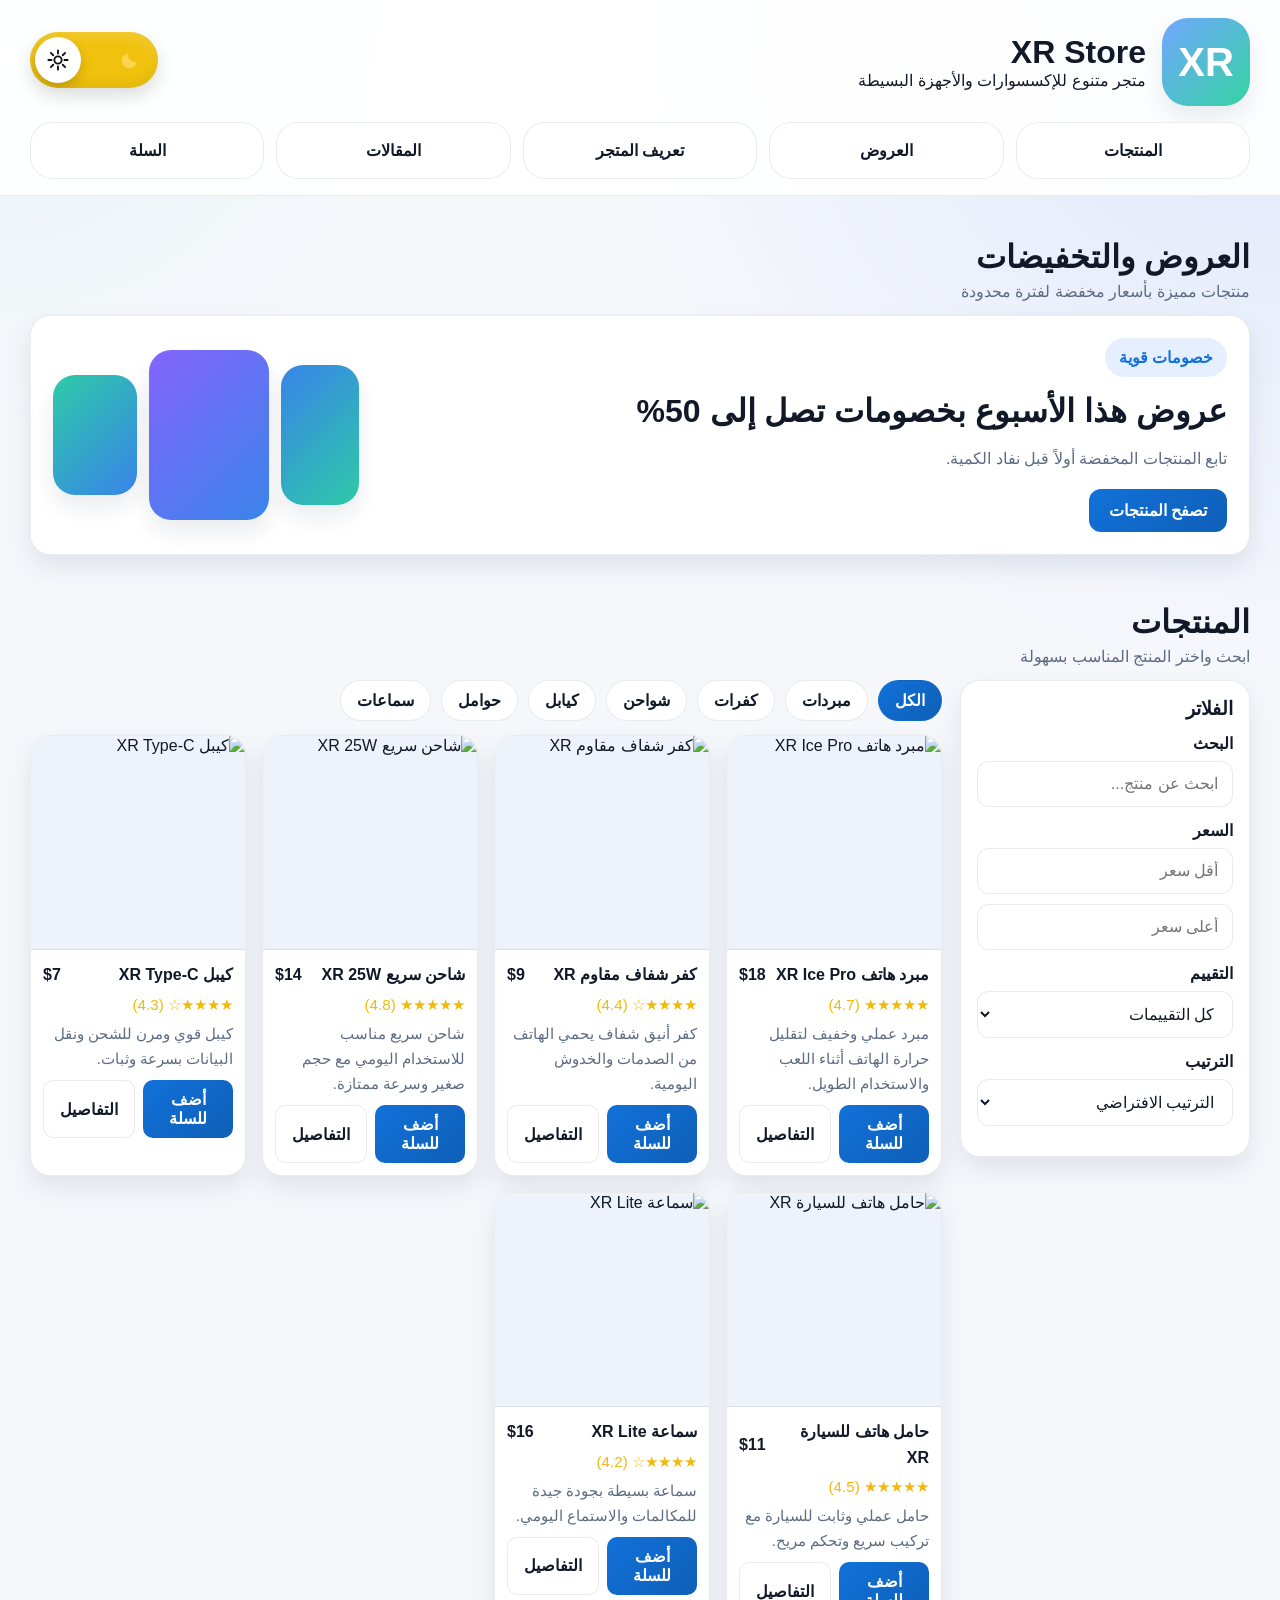
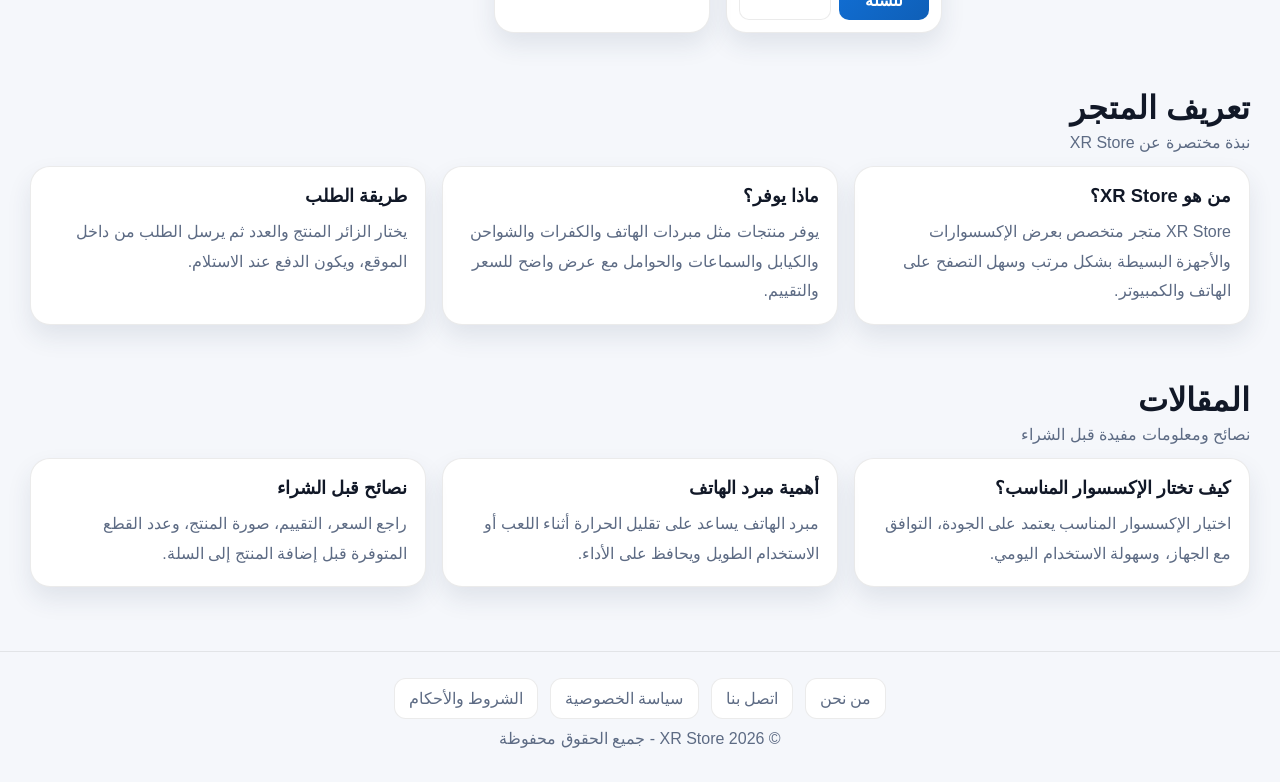
==== commit 1f694a0c: "Update index.html" ====
--- a/index.html
+++ b/index.html
@@ -12,7 +12,6 @@
   <header class="topbar" id="siteHeader"></header>
 
   <main class="container home-main">
-    <!-- العروض -->
     <section class="section" id="offersSection">
       <div class="section-head">
         <div>
@@ -39,7 +38,6 @@
       </div>
     </section>
 
-    <!-- المنتجات -->
     <section class="section products-layout" id="productsSection">
       <div class="products-header">
         <div>
@@ -97,7 +95,6 @@
       </div>
     </section>
 
-    <!-- تعريف المتجر -->
     <section class="section info-section" id="aboutStoreSection">
       <div class="section-head">
         <div>
@@ -122,7 +119,6 @@
       </div>
     </section>
 
-    <!-- المقالات -->
     <section class="section info-section" id="articlesSection">
       <div class="section-head">
         <div>
@@ -154,4 +150,4 @@
   <script src="main.js"></script>
   <script src="index.js"></script>
 </body>
-        </html>
+</html>
--- a/style.css
+++ b/style.css
@@ -62,6 +62,12 @@
   outline:none;
 }
 
+svg{
+  width:100%;
+  height:100%;
+  display:block;
+}
+
 .container{
   width:min(1220px, calc(100% - 24px));
   margin:auto;
@@ -80,92 +86,97 @@
   background:rgba(255,255,255,.92);
 }
 
-/* ===== الديسكتوب ===== */
-
-.desktop-nav{
-  display:flex;
-  align-items:center;
-  justify-content:space-between;
-  gap:18px;
-  min-height:92px;
-  padding:16px 0;
-}
-
-.header-logo-wrap{
-  display:flex;
+/* ===== الهيدر ===== */
+
+.site-header{
+  display:flex;
+  flex-direction:column;
+  gap:16px;
+  padding:18px 0 16px;
+}
+
+.header-top{
+  display:grid;
+  grid-template-columns:auto 1fr auto;
+  align-items:center;
+  gap:16px;
+}
+
+.header-brand{
+  display:grid;
+  grid-template-columns:auto 1fr;
   align-items:center;
   gap:14px;
-  min-width:270px;
+  min-width:0;
+  grid-column:1 / span 2;
 }
 
 .logo{
-  width:76px;
-  height:76px;
-  border-radius:24px;
+  width:88px;
+  height:88px;
+  border-radius:26px;
   background:linear-gradient(135deg,#71a7ff,#34d3a2);
   color:#fff;
   display:flex;
   align-items:center;
   justify-content:center;
-  font-size:34px;
+  font-size:40px;
   font-weight:900;
   flex-shrink:0;
   box-shadow:var(--shadow);
 }
 
 .brand-text h1{
-  font-size:2rem;
-  line-height:1.1;
-  margin-bottom:6px;
+  font-size:3rem;
+  line-height:1.05;
+  margin-bottom:8px;
+  font-weight:900;
 }
 
 .brand-text p{
   color:var(--muted);
   font-size:1rem;
-  line-height:1.5;
-}
-
-.header-center-links{
-  display:flex;
-  align-items:center;
-  justify-content:center;
+  line-height:1.6;
+}
+
+.header-theme{
+  display:flex;
+  justify-content:flex-end;
+  align-items:center;
+}
+
+.header-nav{
+  display:flex;
+  align-items:center;
+  justify-content:space-between;
   gap:12px;
-  flex-wrap:wrap;
+  flex-wrap:nowrap;
+}
+
+.nav-link{
   flex:1;
-}
-
-.nav-link{
+  text-align:center;
   background:var(--card);
   border:1px solid var(--line);
   color:var(--text);
-  padding:14px 22px;
-  border-radius:18px;
-  font-size:1.05rem;
-  font-weight:700;
+  padding:18px 14px;
+  border-radius:22px;
+  font-size:1rem;
+  font-weight:800;
+  transition:.2s ease;
   white-space:nowrap;
-  transition:.2s ease;
 }
 
 .nav-link:hover{
   transform:translateY(-2px);
 }
 
-.header-actions{
-  min-width:120px;
-  display:flex;
-  justify-content:flex-end;
-}
-
-.mobile-appbar{
-  display:none;
-}
-
 /* ===== زر الوضع ===== */
 
 .theme-toggle{
   position:relative;
-  width:124px;
-  height:54px;
+  width:128px;
+  height:56px;
   border:none;
   border-radius:999px;
   cursor:pointer;
@@ -187,8 +198,22 @@
   position:absolute;
   top:50%;
   transform:translateY(-50%);
-  font-size:18px;
+  width:20px;
+  height:20px;
   pointer-events:none;
+}
+
+.theme-toggle .toggle-track-icon svg{
+  stroke:currentColor;
+  fill:none;
+  stroke-width:2;
+  stroke-linecap:round;
+  stroke-linejoin:round;
+}
+
+.theme-toggle .moon-mark svg{
+  fill:currentColor;
+  stroke:none;
 }
 
 .theme-toggle .sun-mark{
@@ -205,8 +230,8 @@
   position:absolute;
   top:5px;
   right:5px;
-  width:44px;
-  height:44px;
+  width:46px;
+  height:46px;
   border-radius:50%;
   background:#fff;
   display:flex;
@@ -222,7 +247,32 @@
 }
 
 .theme-toggle .thumb-icon{
-  font-size:22px;
+  position:absolute;
+  width:22px;
+  height:22px;
+  opacity:0;
+  transition:.25s ease;
+}
+
+.theme-toggle .thumb-icon svg{
+  stroke:#111;
+  fill:none;
+  stroke-width:2;
+  stroke-linecap:round;
+  stroke-linejoin:round;
+}
+
+.theme-toggle .thumb-moon svg{
+  fill:#f0c20e;
+  stroke:none;
+}
+
+body.light .theme-toggle .thumb-sun{
+  opacity:1;
+}
+
+body:not(.light) .theme-toggle .thumb-moon{
+  opacity:1;
 }
 
 /* ===== المحتوى ===== */
@@ -235,36 +285,8 @@
 .card{
   background:var(--card);
   border:1px solid var(--line);
-  border-radius:18px;
+  border-radius:20px;
   box-shadow:var(--shadow);
-}
-
-.promo-section{
-  margin-bottom:24px;
-}
-
-.promo-banner{
-  position:relative;
-  padding:18px 64px;
-  overflow:hidden;
-}
-
-.promo-content{
-  display:flex;
-  align-items:center;
-  justify-content:space-between;
-  gap:20px;
-}
-
-.promo-text h2{
-  font-size:2rem;
-  margin-bottom:8px;
-}
-
-.promo-text p{
-  color:var(--muted);
-  margin-bottom:16px;
-  line-height:1.8;
 }
 
 .primary-btn{
@@ -277,75 +299,108 @@
   font-weight:800;
 }
 
-.promo-media{
-  display:flex;
-  align-items:center;
-  gap:14px;
-  flex-wrap:wrap;
-  justify-content:flex-end;
-}
-
-.promo-item{
-  width:78px;
-  height:78px;
-  border-radius:18px;
-  background:linear-gradient(135deg,#eef5ff,#dce9ff);
-  color:#0d1a31;
-  display:flex;
-  align-items:center;
-  justify-content:center;
-  font-size:2rem;
-}
-
-body:not(.light) .promo-item{
-  background:linear-gradient(135deg,#1a2a4a,#223762);
-  color:#fff;
-}
-
-.promo-arrow{
-  position:absolute;
-  top:50%;
-  transform:translateY(-50%);
-  width:42px;
-  height:42px;
-  border:none;
-  border-radius:50%;
-  cursor:pointer;
-  background:var(--card2);
-  color:var(--text);
-  border:1px solid var(--line);
-  font-size:1.6rem;
-}
-
-.promo-arrow-right{
-  right:14px;
-}
-
-.promo-arrow-left{
-  left:14px;
-}
-
 .section{
   padding:24px 0;
 }
 
+.section-head{
+  display:flex;
+  justify-content:space-between;
+  align-items:end;
+  gap:12px;
+  flex-wrap:wrap;
+  margin-bottom:14px;
+}
+
+.section-head h3,
+.products-header h3{
+  font-size:2rem;
+  margin-bottom:6px;
+}
+
+.section-head p,
+.products-header p{
+  color:var(--muted);
+}
+
+/* ===== العروض ===== */
+
+.offers-banner{
+  padding:22px;
+  overflow:hidden;
+}
+
+.offers-banner-content{
+  display:grid;
+  grid-template-columns:1.2fr .8fr;
+  gap:18px;
+  align-items:center;
+}
+
+.offers-chip{
+  display:inline-flex;
+  align-items:center;
+  justify-content:center;
+  padding:10px 14px;
+  border-radius:999px;
+  background:rgba(47,126,232,.12);
+  color:var(--primary);
+  font-weight:800;
+  margin-bottom:12px;
+}
+
+.offers-copy h2{
+  font-size:2rem;
+  line-height:1.4;
+  margin-bottom:10px;
+}
+
+.offers-copy p{
+  color:var(--muted);
+  line-height:1.85;
+  margin-bottom:16px;
+}
+
+.offers-visual{
+  display:flex;
+  align-items:center;
+  justify-content:flex-end;
+  gap:12px;
+  min-height:180px;
+}
+
+.shape-card{
+  border-radius:22px;
+  background:linear-gradient(135deg,#2f7ee8,#23c7a3);
+  box-shadow:var(--shadow);
+  opacity:.95;
+}
+
+.shape-one{
+  width:78px;
+  height:140px;
+}
+
+.shape-two{
+  width:120px;
+  height:170px;
+  background:linear-gradient(135deg,#7f5cff,#2f7ee8);
+}
+
+.shape-three{
+  width:84px;
+  height:120px;
+  background:linear-gradient(135deg,#23c7a3,#2f7ee8);
+}
+
+/* ===== المنتجات ===== */
+
+.products-layout{
+  display:block;
+}
+
 .products-header{
   margin-bottom:14px;
-}
-
-.products-header h3,
-.section-head h3{
-  font-size:2rem;
-  margin-bottom:6px;
-}
-
-.products-header p,
-.section-head p{
-  color:var(--muted);
-}
-
-.products-layout{
-  display:block;
 }
 
 .products-body{
@@ -514,6 +569,8 @@
   color:var(--text);
   border:1px solid var(--line);
 }
+
+/* ===== الأقسام السفلية ===== */
 
 .info-section{
   margin-top:8px;
@@ -602,77 +659,91 @@
   background:var(--card);
 }
 
+/* ===== التابلت ===== */
+
+@media (max-width: 1024px){
+  .brand-text h1{
+    font-size:2.35rem;
+  }
+
+  .header-nav{
+    gap:10px;
+  }
+
+  .nav-link{
+    padding:16px 12px;
+    font-size:.95rem;
+  }
+
+  .offers-banner-content{
+    grid-template-columns:1fr;
+  }
+
+  .offers-visual{
+    justify-content:center;
+  }
+
+  .products-body{
+    grid-template-columns:1fr;
+  }
+
+  .filters-panel{
+    position:static;
+  }
+
+  .products-grid{
+    grid-template-columns:repeat(3,1fr);
+  }
+
+  .features{
+    grid-template-columns:1fr;
+  }
+}
+
 /* ===== الهاتف ===== */
 
-@media (max-width: 820px){
-  .desktop-nav{
-    display:none;
-  }
-
-  .mobile-appbar{
-    display:block;
+@media (max-width: 680px){
+  .container{
+    width:min(100% - 16px, 100%);
+  }
+
+  .site-header{
     padding:14px 0 16px;
-  }
-
-  .mobile-top{
-    display:flex;
-    flex-direction:column;
+    gap:14px;
+  }
+
+  .header-top{
+    grid-template-columns:1fr auto;
     gap:12px;
   }
 
-  .mobile-brand{
-    display:flex;
+  .header-brand{
+    grid-column:1 / span 2;
+    display:grid;
+    grid-template-columns:auto 1fr;
+    gap:12px;
     align-items:center;
-    justify-content:space-between;
-    gap:12px;
-  }
-
-  .mobile-logo{
-    width:64px;
-    height:64px;
-    font-size:28px;
-    border-radius:20px;
-  }
-
-  .mobile-logo-text{
-    flex:1;
-    min-width:0;
-  }
-
-  .mobile-store-name{
-    font-size:1.8rem;
-    font-weight:900;
-    margin-bottom:4px;
-  }
-
-  .mobile-store-sub{
-    color:var(--muted);
+  }
+
+  .logo{
+    width:74px;
+    height:74px;
+    font-size:32px;
+    border-radius:22px;
+  }
+
+  .brand-text h1{
+    font-size:1.85rem;
+    margin-bottom:6px;
+  }
+
+  .brand-text p{
+    font-size:.92rem;
     line-height:1.6;
-    font-size:.98rem;
-  }
-
-  .mobile-icons{
-    display:flex;
-    align-items:center;
-    justify-content:space-between;
-    gap:10px;
-  }
-
-  .mobile-icon-btn{
-    width:46px;
-    height:46px;
-    border-radius:14px;
-    background:var(--card);
-    border:1px solid var(--line);
-    display:flex;
-    align-items:center;
-    justify-content:center;
-    font-size:1.2rem;
-  }
-
-  .mobile-theme-row{
-    margin-top:12px;
-    display:flex;
+  }
+
+  .header-theme{
+    grid-column:1 / span 2;
     justify-content:center;
   }
 
@@ -686,54 +757,47 @@
     height:40px;
   }
 
-  .home-main{
-    padding-top:12px;
-  }
-
-  .promo-banner{
-    padding:14px 14px 18px;
-  }
-
-  .promo-content{
-    flex-direction:column;
-    align-items:stretch;
-  }
-
-  .promo-text h2{
-    font-size:1.2rem;
-    line-height:1.6;
-  }
-
-  .promo-text p{
+  .header-nav{
+    display:grid;
+    grid-template-columns:repeat(2,1fr);
+    gap:10px;
+  }
+
+  .nav-link{
+    width:100%;
+    padding:16px 10px;
+    font-size:.96rem;
+  }
+
+  .offers-banner{
+    padding:16px;
+  }
+
+  .offers-copy h2{
+    font-size:1.35rem;
+  }
+
+  .offers-copy p{
     font-size:.95rem;
   }
 
-  .promo-media{
-    justify-content:center;
-  }
-
-  .promo-item{
-    width:62px;
-    height:62px;
-    border-radius:16px;
-    font-size:1.6rem;
-  }
-
-  .promo-arrow{
-    display:none;
-  }
-
-  .products-body{
-    grid-template-columns:1fr;
-  }
-
-  .filters-panel{
-    position:static;
-    order:1;
-  }
-
-  .products-area{
-    order:2;
+  .offers-visual{
+    min-height:auto;
+  }
+
+  .shape-one{
+    width:60px;
+    height:110px;
+  }
+
+  .shape-two{
+    width:95px;
+    height:140px;
+  }
+
+  .shape-three{
+    width:64px;
+    height:98px;
   }
 
   .products-grid{
@@ -741,23 +805,9 @@
     gap:12px;
   }
 
-  .products-header h3,
-  .section-head h3{
+  .section-head h3,
+  .products-header h3{
     font-size:1.45rem;
-  }
-
-  .features{
-    grid-template-columns:1fr;
-  }
-}
-
-@media (max-width: 520px){
-  .container{
-    width:min(100% - 14px, 100%);
-  }
-
-  .products-grid{
-    grid-template-columns:repeat(2,1fr);
   }
 
   .product-title{
@@ -774,12 +824,4 @@
     padding:9px 10px;
     font-size:.88rem;
   }
-
-  .mobile-store-name{
-    font-size:1.65rem;
-  }
-
-  .mobile-store-sub{
-    font-size:.92rem;
-  }
-}
+  }
